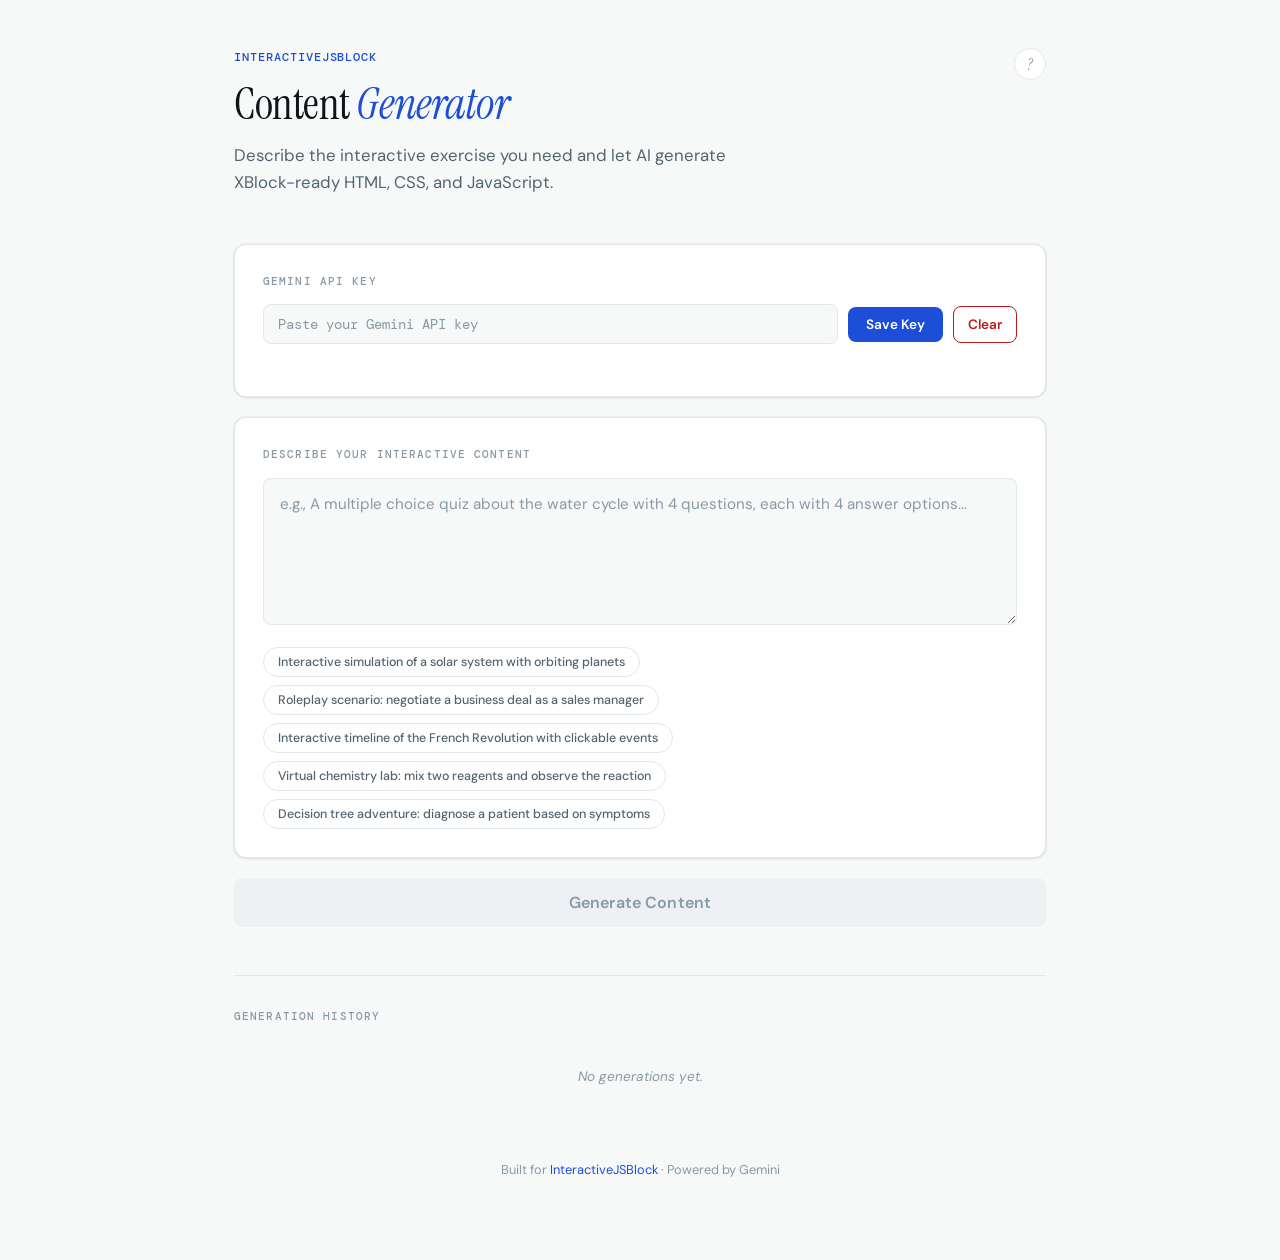
==== index.html @ e366a558 "Rewrite InteractiveJSBlock as a production-ready XBlock - Simplify architecture: remove broken cross" ====
<!DOCTYPE html>
<html lang="en">
<head>
<meta charset="UTF-8">
<meta name="viewport" content="width=device-width, initial-scale=1.0">
<title>InteractiveJSBlock Content Generator</title>
<style>
@import url('https://fonts.googleapis.com/css2?family=DM+Mono:wght@400;500&family=Instrument+Serif:ital@0;1&family=DM+Sans:ital,wght@0,400;0,500;0,600;1,400&display=swap');

*,*::before,*::after{box-sizing:border-box;margin:0;padding:0}

:root {
  --ink: #0f1419;
  --ink-secondary: #536471;
  --ink-tertiary: #8899a6;
  --surface: #ffffff;
  --ground: #f7f9f9;
  --ground-deep: #eef1f3;
  --accent: #1d4ed8;
  --accent-soft: #dbeafe;
  --accent-glow: rgba(29, 78, 216, 0.08);
  --danger: #b91c1c;
  --danger-soft: #fef2f2;
  --success: #15803d;
  --success-soft: #f0fdf4;
  --code-bg: #0f1419;
  --code-text: #e7e9ea;
  --code-accent: #7dd3fc;
  --border: #e1e8ed;
  --radius: 12px;
  --radius-sm: 8px;
  --shadow: 0 1px 3px rgba(15, 20, 25, 0.08), 0 0 0 1px rgba(15, 20, 25, 0.04);
  --shadow-lg: 0 4px 24px rgba(15, 20, 25, 0.12), 0 0 0 1px rgba(15, 20, 25, 0.04);
  --font-display: 'Instrument Serif', Georgia, serif;
  --font-body: 'DM Sans', -apple-system, sans-serif;
  --font-mono: 'DM Mono', 'SF Mono', monospace;
}

html { font-size: 16px; -webkit-font-smoothing: antialiased; }

body {
  font-family: var(--font-body);
  color: var(--ink);
  background: var(--ground);
  min-height: 100vh;
  line-height: 1.6;
}

/* ── Page Shell ── */
.page {
  max-width: 860px;
  margin: 0 auto;
  padding: 48px 24px 80px;
}

/* ── Header ── */
.header {
  margin-bottom: 48px;
  position: relative;
}

.header-eyebrow {
  font-family: var(--font-mono);
  font-size: 0.75rem;
  letter-spacing: 0.08em;
  text-transform: uppercase;
  color: var(--accent);
  margin-bottom: 12px;
  font-weight: 500;
}

.header h1 {
  font-family: var(--font-display);
  font-size: clamp(2rem, 5vw, 2.75rem);
  font-weight: 400;
  line-height: 1.15;
  color: var(--ink);
  letter-spacing: -0.01em;
}

.header h1 em {
  font-style: italic;
  color: var(--accent);
}

.header-sub {
  margin-top: 12px;
  font-size: 1.05rem;
  color: var(--ink-secondary);
  max-width: 540px;
}

.info-trigger {
  position: absolute;
  top: 0;
  right: 0;
  width: 32px;
  height: 32px;
  border-radius: 50%;
  border: 1.5px solid var(--border);
  background: var(--surface);
  color: var(--ink-tertiary);
  font-family: var(--font-display);
  font-size: 1rem;
  font-style: italic;
  cursor: pointer;
  display: flex;
  align-items: center;
  justify-content: center;
  transition: all 0.2s;
}
.info-trigger:hover {
  border-color: var(--accent);
  color: var(--accent);
  box-shadow: var(--shadow);
}

.info-tooltip {
  display: none;
  position: absolute;
  top: 44px;
  right: 0;
  width: 320px;
  background: var(--surface);
  border: 1px solid var(--border);
  border-radius: var(--radius);
  padding: 16px 20px;
  font-size: 0.875rem;
  color: var(--ink-secondary);
  line-height: 1.55;
  box-shadow: var(--shadow-lg);
  z-index: 100;
}
.info-tooltip.visible { display: block; }

/* ── Cards ── */
.card {
  background: var(--surface);
  border: 1px solid var(--border);
  border-radius: var(--radius);
  padding: 28px;
  margin-bottom: 20px;
  box-shadow: var(--shadow);
}

.card-label {
  font-family: var(--font-mono);
  font-size: 0.7rem;
  letter-spacing: 0.1em;
  text-transform: uppercase;
  color: var(--ink-tertiary);
  margin-bottom: 14px;
  font-weight: 500;
}

/* ── API Key ── */
.key-row {
  display: flex;
  gap: 10px;
  align-items: center;
}

.key-input {
  flex: 1;
  font-family: var(--font-mono);
  font-size: 0.875rem;
  padding: 10px 14px;
  border: 1.5px solid var(--border);
  border-radius: var(--radius-sm);
  background: var(--ground);
  color: var(--ink);
  outline: none;
  transition: border-color 0.2s;
}
.key-input:focus { border-color: var(--accent); }
.key-input::placeholder { color: var(--ink-tertiary); }

.key-status {
  font-size: 0.8rem;
  margin-top: 8px;
  min-height: 1.2em;
  font-weight: 500;
}
.key-status.saved { color: var(--success); }
.key-status.cleared { color: var(--ink-tertiary); }

/* ── Buttons ── */
.btn {
  font-family: var(--font-body);
  font-size: 0.85rem;
  font-weight: 600;
  padding: 9px 18px;
  border: none;
  border-radius: var(--radius-sm);
  cursor: pointer;
  transition: all 0.15s;
  white-space: nowrap;
}

.btn-primary {
  background: var(--accent);
  color: white;
}
.btn-primary:hover { background: #1e40af; }
.btn-primary:disabled {
  background: var(--ground-deep);
  color: var(--ink-tertiary);
  cursor: not-allowed;
}

.btn-secondary {
  background: var(--ground);
  color: var(--ink-secondary);
  border: 1.5px solid var(--border);
}
.btn-secondary:hover { background: var(--ground-deep); border-color: var(--ink-tertiary); }

.btn-danger {
  background: transparent;
  color: var(--danger);
  border: 1.5px solid var(--danger);
  padding: 9px 14px;
}
.btn-danger:hover { background: var(--danger-soft); }

/* ── Prompt Area ── */
.prompt-textarea {
  width: 100%;
  font-family: var(--font-body);
  font-size: 0.95rem;
  padding: 14px 16px;
  border: 1.5px solid var(--border);
  border-radius: var(--radius-sm);
  background: var(--ground);
  color: var(--ink);
  resize: vertical;
  outline: none;
  line-height: 1.55;
  transition: border-color 0.2s;
}
.prompt-textarea:focus { border-color: var(--accent); }
.prompt-textarea::placeholder { color: var(--ink-tertiary); }

.chips {
  display: flex;
  flex-wrap: wrap;
  gap: 8px;
  margin-top: 14px;
}

.chip {
  font-family: var(--font-body);
  font-size: 0.78rem;
  padding: 6px 14px;
  border-radius: 100px;
  border: 1.5px solid var(--border);
  background: var(--surface);
  color: var(--ink-secondary);
  cursor: pointer;
  transition: all 0.15s;
  font-weight: 500;
}
.chip:hover {
  border-color: var(--accent);
  color: var(--accent);
  background: var(--accent-glow);
}

/* ── Generate Button ── */
.generate-wrap { margin-bottom: 20px; }

.btn-generate {
  width: 100%;
  font-family: var(--font-body);
  font-size: 1rem;
  font-weight: 600;
  padding: 14px 24px;
  border: none;
  border-radius: var(--radius-sm);
  background: var(--ink);
  color: white;
  cursor: pointer;
  transition: all 0.2s;
  display: flex;
  align-items: center;
  justify-content: center;
  gap: 10px;
  letter-spacing: 0.01em;
}
.btn-generate:hover { background: #1a2633; }
.btn-generate:disabled {
  background: var(--ground-deep);
  color: var(--ink-tertiary);
  cursor: not-allowed;
}

.spinner {
  display: inline-block;
  width: 16px;
  height: 16px;
  border: 2px solid rgba(255,255,255,0.25);
  border-top-color: #fff;
  border-radius: 50%;
  animation: spin 0.55s linear infinite;
}
@keyframes spin { to { transform: rotate(360deg); } }

/* ── Error Alert ── */
.error-alert {
  display: none;
  background: var(--danger-soft);
  border: 1px solid #fecaca;
  border-radius: var(--radius-sm);
  padding: 14px 18px;
  margin-bottom: 20px;
  color: var(--danger);
  font-size: 0.9rem;
  line-height: 1.5;
  position: relative;
}
.error-alert.visible { display: block; animation: slideIn 0.25s ease-out; }

.error-dismiss {
  position: absolute;
  top: 10px;
  right: 12px;
  background: none;
  border: none;
  color: var(--danger);
  font-size: 1.1rem;
  cursor: pointer;
  padding: 4px;
  line-height: 1;
  opacity: 0.6;
}
.error-dismiss:hover { opacity: 1; }

/* ── Output Panels ── */
.output-section {
  display: none;
  animation: slideIn 0.3s ease-out;
}
.output-section.visible { display: block; }

@keyframes slideIn { from { opacity: 0; transform: translateY(8px); } to { opacity: 1; transform: translateY(0); } }

.output-grid {
  display: grid;
  gap: 16px;
}

.output-panel {
  background: var(--code-bg);
  border-radius: var(--radius);
  overflow: hidden;
  box-shadow: var(--shadow-lg);
}

.panel-header {
  display: flex;
  align-items: center;
  justify-content: space-between;
  padding: 10px 16px;
  background: rgba(255,255,255,0.04);
  border-bottom: 1px solid rgba(255,255,255,0.06);
}

.panel-lang {
  font-family: var(--font-mono);
  font-size: 0.7rem;
  letter-spacing: 0.1em;
  text-transform: uppercase;
  font-weight: 500;
}
.panel-lang.html { color: #f97316; }
.panel-lang.css { color: #a78bfa; }
.panel-lang.js { color: #fbbf24; }

.btn-copy {
  font-family: var(--font-mono);
  font-size: 0.7rem;
  padding: 4px 12px;
  border-radius: 4px;
  border: 1px solid rgba(255,255,255,0.12);
  background: transparent;
  color: var(--code-text);
  cursor: pointer;
  transition: all 0.15s;
  letter-spacing: 0.04em;
}
.btn-copy:hover { background: rgba(255,255,255,0.08); border-color: rgba(255,255,255,0.25); }
.btn-copy.copied { color: #4ade80; border-color: #4ade80; }

.panel-code {
  padding: 18px 20px;
  overflow-x: auto;
  max-height: 400px;
  overflow-y: auto;
}

.panel-code pre {
  margin: 0;
  font-family: var(--font-mono);
  font-size: 0.82rem;
  line-height: 1.65;
  color: var(--code-text);
  white-space: pre-wrap;
  word-break: break-word;
}

/* ── Scrollbar ── */
.panel-code::-webkit-scrollbar { width: 6px; height: 6px; }
.panel-code::-webkit-scrollbar-track { background: transparent; }
.panel-code::-webkit-scrollbar-thumb { background: rgba(255,255,255,0.12); border-radius: 3px; }
.panel-code::-webkit-scrollbar-thumb:hover { background: rgba(255,255,255,0.2); }

/* ── Divider ── */
.divider {
  height: 1px;
  background: var(--border);
  margin: 32px 0;
}

/* ── Preview ── */
.preview-section {
  display: none;
  margin-top: 24px;
  animation: slideIn 0.3s ease-out;
}
.preview-section.visible { display: block; }

.preview-header {
  display: flex;
  align-items: center;
  justify-content: space-between;
  margin-bottom: 12px;
}

.preview-label {
  font-family: var(--font-mono);
  font-size: 0.7rem;
  letter-spacing: 0.1em;
  text-transform: uppercase;
  color: var(--ink-tertiary);
  font-weight: 500;
}

.preview-badge {
  font-family: var(--font-mono);
  font-size: 0.65rem;
  padding: 3px 10px;
  border-radius: 100px;
  background: var(--accent-soft);
  color: var(--accent);
  font-weight: 500;
  letter-spacing: 0.04em;
}

.preview-frame-wrap {
  border: 1.5px solid var(--border);
  border-radius: var(--radius);
  overflow: hidden;
  background: var(--surface);
  box-shadow: var(--shadow);
}

.preview-frame {
  width: 100%;
  min-height: 400px;
  border: none;
  display: block;
}

/* ── History ── */
.history-section {
  margin-top: 48px;
}

.history-header {
  display: flex;
  align-items: center;
  justify-content: space-between;
  margin-bottom: 16px;
}

.history-list {
  display: flex;
  flex-direction: column;
  gap: 10px;
}

.history-item {
  background: var(--surface);
  border: 1px solid var(--border);
  border-radius: var(--radius-sm);
  padding: 14px 18px;
  display: flex;
  align-items: center;
  justify-content: space-between;
  gap: 12px;
  box-shadow: var(--shadow);
  cursor: pointer;
  transition: all 0.15s;
}
.history-item:hover { border-color: var(--accent); background: var(--accent-glow); }

.history-item-info { flex: 1; min-width: 0; }

.history-item-prompt {
  font-size: 0.9rem;
  color: var(--ink);
  font-weight: 500;
  white-space: nowrap;
  overflow: hidden;
  text-overflow: ellipsis;
}

.history-item-time {
  font-family: var(--font-mono);
  font-size: 0.72rem;
  color: var(--ink-tertiary);
  margin-top: 3px;
}

.history-item-actions {
  display: flex;
  gap: 6px;
  flex-shrink: 0;
}

.btn-hist {
  font-family: var(--font-mono);
  font-size: 0.68rem;
  padding: 4px 10px;
  border-radius: 4px;
  border: 1px solid var(--border);
  background: var(--surface);
  color: var(--ink-secondary);
  cursor: pointer;
  transition: all 0.15s;
  letter-spacing: 0.03em;
}
.btn-hist:hover { border-color: var(--ink-tertiary); background: var(--ground); }
.btn-hist.delete { color: var(--danger); border-color: transparent; }
.btn-hist.delete:hover { background: var(--danger-soft); border-color: #fecaca; }

.history-empty {
  text-align: center;
  color: var(--ink-tertiary);
  font-size: 0.85rem;
  padding: 24px;
  font-style: italic;
}

/* ── Footer ── */
.footer {
  text-align: center;
  margin-top: 48px;
  font-size: 0.8rem;
  color: var(--ink-tertiary);
}
.footer a {
  color: var(--accent);
  text-decoration: none;
}
.footer a:hover { text-decoration: underline; }

/* ── Responsive ── */
@media (max-width: 640px) {
  .page { padding: 32px 16px 60px; }
  .header { margin-bottom: 32px; }
  .card { padding: 20px; }
  .key-row { flex-direction: column; align-items: stretch; }
  .key-row .btn { text-align: center; }
  .chips { gap: 6px; }
  .chip { font-size: 0.72rem; padding: 5px 11px; }
}
</style>
</head>
<body>

<div class="page">

  <!-- Header -->
  <header class="header">
    <div class="header-eyebrow">InteractiveJSBlock</div>
    <h1>Content <em>Generator</em></h1>
    <p class="header-sub">Describe the interactive exercise you need and let AI generate XBlock-ready HTML, CSS, and JavaScript.</p>
    <button class="info-trigger" onclick="toggleInfo()" aria-label="Info">?</button>
    <div class="info-tooltip" id="infoTooltip">
      This tool uses the Gemini API to generate content compatible with the InteractiveJSBlock XBlock for Open edX. Your API key is stored only in your browser's localStorage and is sent directly to Google's API &mdash; never to any other server.
    </div>
  </header>

  <!-- API Key -->
  <div class="card">
    <div class="card-label">Gemini API Key</div>
    <div class="key-row">
      <input type="password" class="key-input" id="apiKeyInput" placeholder="Paste your Gemini API key" autocomplete="off" />
      <button class="btn btn-primary" onclick="saveApiKey()">Save Key</button>
      <button class="btn btn-danger" onclick="clearApiKey()">Clear</button>
    </div>
    <div class="key-status" id="keyStatus"></div>
  </div>

  <!-- Prompt -->
  <div class="card">
    <div class="card-label">Describe your interactive content</div>
    <textarea class="prompt-textarea" id="promptInput" rows="5" placeholder="e.g., A multiple choice quiz about the water cycle with 4 questions, each with 4 answer options..."></textarea>
    <div class="chips">
      <button class="chip" onclick="setPrompt(this)">Interactive simulation of a solar system with orbiting planets</button>
      <button class="chip" onclick="setPrompt(this)">Roleplay scenario: negotiate a business deal as a sales manager</button>
      <button class="chip" onclick="setPrompt(this)">Interactive timeline of the French Revolution with clickable events</button>
      <button class="chip" onclick="setPrompt(this)">Virtual chemistry lab: mix two reagents and observe the reaction</button>
      <button class="chip" onclick="setPrompt(this)">Decision tree adventure: diagnose a patient based on symptoms</button>
    </div>
  </div>

  <!-- Generate -->
  <div class="generate-wrap">
    <button class="btn-generate" id="generateBtn" onclick="generateContent()" disabled>
      <span id="generateText">Generate Content</span>
    </button>
  </div>

  <!-- Error -->
  <div class="error-alert" id="errorAlert">
    <button class="error-dismiss" onclick="hideError()">&times;</button>
    <span id="errorMessage"></span>
  </div>

  <!-- Output -->
  <div class="output-section" id="outputSection">
    <div class="divider"></div>
    <div class="output-grid">
      <div class="output-panel">
        <div class="panel-header">
          <span class="panel-lang html">HTML</span>
          <button class="btn-copy" onclick="copyCode('htmlCode', this)">Copy</button>
        </div>
        <div class="panel-code"><pre id="htmlCode"></pre></div>
      </div>
      <div class="output-panel">
        <div class="panel-header">
          <span class="panel-lang css">CSS</span>
          <button class="btn-copy" onclick="copyCode('cssCode', this)">Copy</button>
        </div>
        <div class="panel-code"><pre id="cssCode"></pre></div>
      </div>
      <div class="output-panel">
        <div class="panel-header">
          <span class="panel-lang js">JavaScript</span>
          <button class="btn-copy" onclick="copyCode('jsCode', this)">Copy</button>
        </div>
        <div class="panel-code"><pre id="jsCode"></pre></div>
      </div>
    </div>

    <!-- Preview -->
    <div class="preview-section" id="previewSection">
      <div class="preview-header">
        <span class="preview-label">Live Preview</span>
        <span class="preview-badge">submitInteraction() mocked</span>
      </div>
      <div class="preview-frame-wrap">
        <iframe id="previewFrame" class="preview-frame" sandbox="allow-scripts"></iframe>
      </div>
    </div>
  </div>

  <!-- History -->
  <div class="history-section" id="historySection">
    <div class="divider"></div>
    <div class="history-header">
      <span class="card-label" style="margin-bottom:0;">Generation History</span>
      <button class="btn btn-secondary" onclick="clearHistory()" id="clearHistoryBtn" style="font-size:0.75rem;padding:5px 12px;">Clear All</button>
    </div>
    <div class="history-list" id="historyList"></div>
  </div>

  <div class="footer">
    Built for <a href="https://github.com/blend-ed/interactive-html-xblock" target="_blank">InteractiveJSBlock</a> &middot; Powered by Gemini
  </div>

</div>

<script>
var SYSTEM_PROMPT = [
  'You are an expert content developer for the Open edX InteractiveJSBlock XBlock. Generate interactive educational content as three separate code blocks: HTML, CSS, and JavaScript.',
  '',
  '## How the XBlock Works',
  'The XBlock renders author content inside an Open edX course:',
  '- HTML goes into a <div class="interactive-content"> container',
  '- CSS is injected via a <style> tag',
  '- JavaScript is executed via eval() in global scope',
  '',
  '## The submitInteraction API',
  'A global function submitInteraction(data) is available. It sends learner responses to the backend for grading and tracking.',
  '',
  'Key fields in the data object:',
  '- answer (string) \u2014 The learner\'s answer',
  '- correct (boolean) \u2014 Whether the answer is correct. true = full score, false = 0',
  '- feedback (string, optional) \u2014 Custom feedback message',
  '- timeSpent (number, optional) \u2014 Seconds spent, from a start timer',
  '',
  'Example:',
  'submitInteraction({',
  '    answer: "Paris",',
  '    correct: true,',
  '    timeSpent: 12',
  '});',
  '',
  '## RULES \u2014 You MUST follow these:',
  '1. NO ES6 modules \u2014 no import or export',
  '2. Use var for variables and function declarations (not let/const) for eval() compatibility',
  '3. All functions referenced in onclick/onchange HTML attributes must be top-level function declarations',
  '4. jQuery is available as $',
  '5. Always include var startTime = Date.now(); at the top and pass timeSpent in every submitInteraction call',
  '6. NO arrow functions in HTML attribute handlers',
  '7. NO external resources (images, scripts, stylesheets) \u2014 everything self-contained',
  '8. HTML should work inside a <div> \u2014 no <html>, <head>, or <body> tags',
  '9. Make the content visually appealing with good CSS styling',
  '10. Use unique class names prefixed with your component name to avoid CSS conflicts',
  '',
  '## Output Format',
  'Output EXACTLY three fenced code blocks in this order. No other text before, between, or after them:',
  '',
  '```html',
  '(HTML here)',
  '```',
  '',
  '```css',
  '(CSS here)',
  '```',
  '',
  '```js',
  '(JavaScript here)',
  '```',
  '',
  '## Reference Example',
  '',
  '```html',
  '<div class="quiz">',
  '  <h3>Sample Quiz</h3>',
  '  <p>What is the capital of France?</p>',
  '  <div class="options">',
  '    <button onclick="submitAnswer(\'Paris\')">Paris</button>',
  '    <button onclick="submitAnswer(\'London\')">London</button>',
  '    <button onclick="submitAnswer(\'Berlin\')">Berlin</button>',
  '  </div>',
  '</div>',
  '```',
  '',
  '```css',
  '.quiz { padding: 20px; border: 2px solid #007bff; border-radius: 8px; background: #f8f9fa; }',
  '.options { display: flex; gap: 10px; margin-top: 12px; }',
  '.options button { padding: 10px 20px; border: 1px solid #007bff; border-radius: 4px; background: white; cursor: pointer; }',
  '.options button:hover { background: #007bff; color: white; }',
  '```',
  '',
  '```js',
  'var startTime = Date.now();',
  'function submitAnswer(answer) {',
  '  submitInteraction({',
  '    answer: answer,',
  '    correct: answer === "Paris",',
  '    timeSpent: Math.round((Date.now() - startTime) / 1000)',
  '  });',
  '}',
  '```',
  '',
  'Now generate the interactive content the user describes below.'
].join('\n');

// ── State ──
var apiKey = '';

// ── Init ──
function initApp() {
  apiKey = localStorage.getItem('gemini_api_key') || '';
  if (apiKey) {
    document.getElementById('apiKeyInput').value = apiKey;
    showKeyStatus('Key saved', 'saved');
  }
  updateGenerateBtn();
  document.getElementById('promptInput').addEventListener('input', updateGenerateBtn);
  renderHistory();
}

// ── API Key ──
function saveApiKey() {
  var val = document.getElementById('apiKeyInput').value.trim();
  if (!val) return;
  apiKey = val;
  localStorage.setItem('gemini_api_key', val);
  showKeyStatus('Key saved', 'saved');
  updateGenerateBtn();
}

function clearApiKey() {
  apiKey = '';
  localStorage.removeItem('gemini_api_key');
  document.getElementById('apiKeyInput').value = '';
  showKeyStatus('Key cleared', 'cleared');
  updateGenerateBtn();
}

function showKeyStatus(text, cls) {
  var el = document.getElementById('keyStatus');
  el.textContent = text;
  el.className = 'key-status ' + cls;
}

// ── Prompt ──
function setPrompt(chip) {
  document.getElementById('promptInput').value = chip.textContent;
  updateGenerateBtn();
}

// ── Button State ──
function updateGenerateBtn() {
  var key = apiKey || localStorage.getItem('gemini_api_key') || '';
  var prompt = document.getElementById('promptInput').value.trim();
  document.getElementById('generateBtn').disabled = !key || !prompt;
}

// ── Info ──
function toggleInfo() {
  document.getElementById('infoTooltip').classList.toggle('visible');
}

// ── Error ──
function showError(msg) {
  document.getElementById('errorMessage').textContent = msg;
  document.getElementById('errorAlert').classList.add('visible');
}
function hideError() {
  document.getElementById('errorAlert').classList.remove('visible');
}

// ── Generate ──
function generateContent() {
  var key = apiKey || localStorage.getItem('gemini_api_key') || '';
  var prompt = document.getElementById('promptInput').value.trim();
  if (!key || !prompt) return;

  hideError();
  setLoading(true);

  var url = 'https://generativelanguage.googleapis.com/v1/models/gemini-2.5-flash-lite:generateContent?key=' + encodeURIComponent(key);

  fetch(url, {
    method: 'POST',
    headers: { 'Content-Type': 'application/json' },
    body: JSON.stringify({
      contents: [{ parts: [{ text: SYSTEM_PROMPT + '\n\nUser request: ' + prompt }] }],
      generationConfig: { temperature: 0.7, maxOutputTokens: 8192 }
    })
  })
  .then(function(res) {
    if (!res.ok) {
      return res.json().then(function(body) {
        var msg = 'API error (' + res.status + ')';
        if (res.status === 400) msg = 'Invalid request \u2014 check your API key.';
        else if (res.status === 403) msg = 'API key unauthorized \u2014 verify the key has Generative Language API access.';
        else if (res.status === 429) msg = 'Rate limit exceeded \u2014 wait a moment and try again.';
        else if (body && body.error && body.error.message) msg = body.error.message;
        throw new Error(msg);
      }).catch(function(e) {
        if (e.message) throw e;
        throw new Error('API error (' + res.status + ')');
      });
    }
    return res.json();
  })
  .then(function(data) {
    var text = '';
    try {
      text = data.candidates[0].content.parts[0].text;
    } catch (e) {
      throw new Error('Unexpected response format from Gemini.');
    }
    parseAndDisplay(text);
  })
  .catch(function(err) {
    if (err.message && err.message.indexOf('fetch') !== -1) {
      showError('Network error \u2014 check your connection.');
    } else {
      showError(err.message || 'An unknown error occurred.');
    }
  })
  .finally(function() {
    setLoading(false);
  });
}

function setLoading(on) {
  var btn = document.getElementById('generateBtn');
  var text = document.getElementById('generateText');
  if (on) {
    btn.disabled = true;
    text.innerHTML = '<span class="spinner"></span> Generating\u2026';
  } else {
    text.textContent = 'Generate Content';
    updateGenerateBtn();
  }
}

// ── Parse & Display ──
function parseAndDisplay(text) {
  var htmlMatch = text.match(/```html\s*\n([\s\S]*?)```/);
  var cssMatch = text.match(/```css\s*\n([\s\S]*?)```/);
  var jsMatch = text.match(/```(?:js|javascript)\s*\n([\s\S]*?)```/);

  var htmlCode = htmlMatch ? htmlMatch[1].trim() : '';
  var cssCode = cssMatch ? cssMatch[1].trim() : '';
  var jsCode = jsMatch ? jsMatch[1].trim() : '';

  if (!htmlCode && !cssCode && !jsCode) {
    showError('The AI response did not contain the expected code blocks. Raw output shown below.');
    htmlCode = text;
  }

  document.getElementById('htmlCode').textContent = htmlCode;
  document.getElementById('cssCode').textContent = cssCode;
  document.getElementById('jsCode').textContent = jsCode;
  document.getElementById('outputSection').classList.add('visible');

  // Save to history
  var prompt = document.getElementById('promptInput').value.trim();
  if (prompt && (htmlCode || jsCode)) {
    saveToHistory(prompt, htmlCode, cssCode, jsCode);
  }

  // Render preview
  renderPreview(htmlCode, cssCode, jsCode);

  // Scroll to output
  setTimeout(function() {
    document.getElementById('outputSection').scrollIntoView({ behavior: 'smooth', block: 'start' });
  }, 100);
}

// ── Preview ──
function renderPreview(html, css, js) {
  var frame = document.getElementById('previewFrame');
  var section = document.getElementById('previewSection');

  if (!html && !js) {
    section.classList.remove('visible');
    return;
  }

  // Build a self-contained HTML document for the iframe.
  // Includes a mock submitInteraction that shows a toast with the data.
  var doc = [
    '<!DOCTYPE html>',
    '<html><head><meta charset="UTF-8">',
    '<style>',
    '  *, *::before, *::after { box-sizing: border-box; margin: 0; padding: 0; }',
    '  body { font-family: -apple-system, BlinkMacSystemFont, "Segoe UI", Roboto, sans-serif; padding: 24px; color: #1e293b; }',
    '  .xblock-toast {',
    '    position: fixed; bottom: 16px; right: 16px; max-width: 380px;',
    '    background: #0f1419; color: #e7e9ea; padding: 14px 18px;',
    '    border-radius: 10px; font-size: 13px; font-family: monospace;',
    '    box-shadow: 0 8px 32px rgba(0,0,0,0.25); z-index: 99999;',
    '    animation: toastIn 0.3s ease-out;',
    '    line-height: 1.5; word-break: break-word;',
    '  }',
    '  .xblock-toast-header {',
    '    font-weight: 600; margin-bottom: 6px; font-size: 11px;',
    '    text-transform: uppercase; letter-spacing: 0.08em;',
    '  }',
    '  .xblock-toast-correct { color: #4ade80; }',
    '  .xblock-toast-incorrect { color: #f87171; }',
    '  @keyframes toastIn { from { opacity:0; transform:translateY(12px); } to { opacity:1; transform:translateY(0); } }',
    css ? css : '',
    '</style></head><body>',
    '<div class="interactive-content">',
    html,
    '</div>',
    '<script>',
    '  function submitInteraction(data) {',
    '    var prev = document.querySelector(".xblock-toast");',
    '    if (prev) prev.remove();',
    '    var t = document.createElement("div");',
    '    t.className = "xblock-toast";',
    '    var correctClass = data.correct === true ? "xblock-toast-correct" : (data.correct === false ? "xblock-toast-incorrect" : "");',
    '    var correctLabel = data.correct === true ? "Correct" : (data.correct === false ? "Incorrect" : "Submitted");',
    '    t.innerHTML = \'<div class="xblock-toast-header"><span class="\' + correctClass + \'">\' + correctLabel + \'</span> &mdash; submitInteraction()</div>\' + \'<pre style="margin:0;white-space:pre-wrap;">\' + JSON.stringify(data, null, 2) + \'</pre>\';',
    '    document.body.appendChild(t);',
    '    setTimeout(function() { if (t.parentNode) t.remove(); }, 6000);',
    '  }',
    '  window.submitInteraction = submitInteraction;',
    js ? js : '',
    '<\/script>',
    '</body></html>'
  ].join('\n');

  // Write to iframe via srcdoc
  frame.srcdoc = doc;
  section.classList.add('visible');
}

// ── Copy ──
function copyCode(id, btn) {
  var text = document.getElementById(id).textContent;
  if (!text) return;

  var done = function() {
    btn.textContent = 'Copied!';
    btn.classList.add('copied');
    setTimeout(function() {
      btn.textContent = 'Copy';
      btn.classList.remove('copied');
    }, 2000);
  };

  if (navigator.clipboard && navigator.clipboard.writeText) {
    navigator.clipboard.writeText(text).then(done).catch(function() {
      fallbackCopy(text, done);
    });
  } else {
    fallbackCopy(text, done);
  }
}

function fallbackCopy(text, cb) {
  var ta = document.createElement('textarea');
  ta.value = text;
  ta.style.cssText = 'position:fixed;left:-9999px;top:-9999px';
  document.body.appendChild(ta);
  ta.select();
  try { document.execCommand('copy'); cb(); }
  catch(e) { /* silent */ }
  document.body.removeChild(ta);
}

// ── History ──
function getHistory() {
  try { return JSON.parse(localStorage.getItem('xblock_gen_history') || '[]'); }
  catch(e) { return []; }
}

function saveToHistory(prompt, html, css, js) {
  var history = getHistory();
  history.unshift({
    prompt: prompt,
    html: html,
    css: css,
    js: js,
    time: new Date().toISOString()
  });
  // Keep last 20
  if (history.length > 20) history = history.slice(0, 20);
  localStorage.setItem('xblock_gen_history', JSON.stringify(history));
  renderHistory();
}

function renderHistory() {
  var list = document.getElementById('historyList');
  var history = getHistory();
  var section = document.getElementById('historySection');
  var clearBtn = document.getElementById('clearHistoryBtn');

  if (history.length === 0) {
    list.innerHTML = '<div class="history-empty">No generations yet.</div>';
    clearBtn.style.display = 'none';
    return;
  }

  clearBtn.style.display = '';
  list.innerHTML = '';
  history.forEach(function(item, idx) {
    var d = new Date(item.time);
    var timeStr = d.toLocaleDateString() + ' ' + d.toLocaleTimeString([], {hour:'2-digit', minute:'2-digit'});
    var el = document.createElement('div');
    el.className = 'history-item';
    el.innerHTML =
      '<div class="history-item-info" onclick="loadHistoryItem(' + idx + ')">' +
        '<div class="history-item-prompt">' + escapeHtml(item.prompt) + '</div>' +
        '<div class="history-item-time">' + timeStr + '</div>' +
      '</div>' +
      '<div class="history-item-actions">' +
        '<button class="btn-hist" onclick="event.stopPropagation();loadHistoryItem(' + idx + ')">Load</button>' +
        '<button class="btn-hist delete" onclick="event.stopPropagation();deleteHistoryItem(' + idx + ')">Remove</button>' +
      '</div>';
    list.appendChild(el);
  });
}

function loadHistoryItem(idx) {
  var history = getHistory();
  var item = history[idx];
  if (!item) return;

  document.getElementById('htmlCode').textContent = item.html || '';
  document.getElementById('cssCode').textContent = item.css || '';
  document.getElementById('jsCode').textContent = item.js || '';
  document.getElementById('outputSection').classList.add('visible');
  document.getElementById('promptInput').value = item.prompt || '';
  updateGenerateBtn();

  renderPreview(item.html || '', item.css || '', item.js || '');

  setTimeout(function() {
    document.getElementById('outputSection').scrollIntoView({ behavior: 'smooth', block: 'start' });
  }, 100);
}

function deleteHistoryItem(idx) {
  var history = getHistory();
  history.splice(idx, 1);
  localStorage.setItem('xblock_gen_history', JSON.stringify(history));
  renderHistory();
}

function clearHistory() {
  localStorage.removeItem('xblock_gen_history');
  renderHistory();
}

function escapeHtml(text) {
  var d = document.createElement('div');
  d.textContent = text;
  return d.innerHTML;
}

// ── Close tooltip on outside click ──
document.addEventListener('click', function(e) {
  var tip = document.getElementById('infoTooltip');
  if (tip.classList.contains('visible') && !e.target.closest('.info-trigger') && !e.target.closest('.info-tooltip')) {
    tip.classList.remove('visible');
  }
});

// ── Boot ──
document.addEventListener('DOMContentLoaded', initApp);
</script>

</body>
</html>
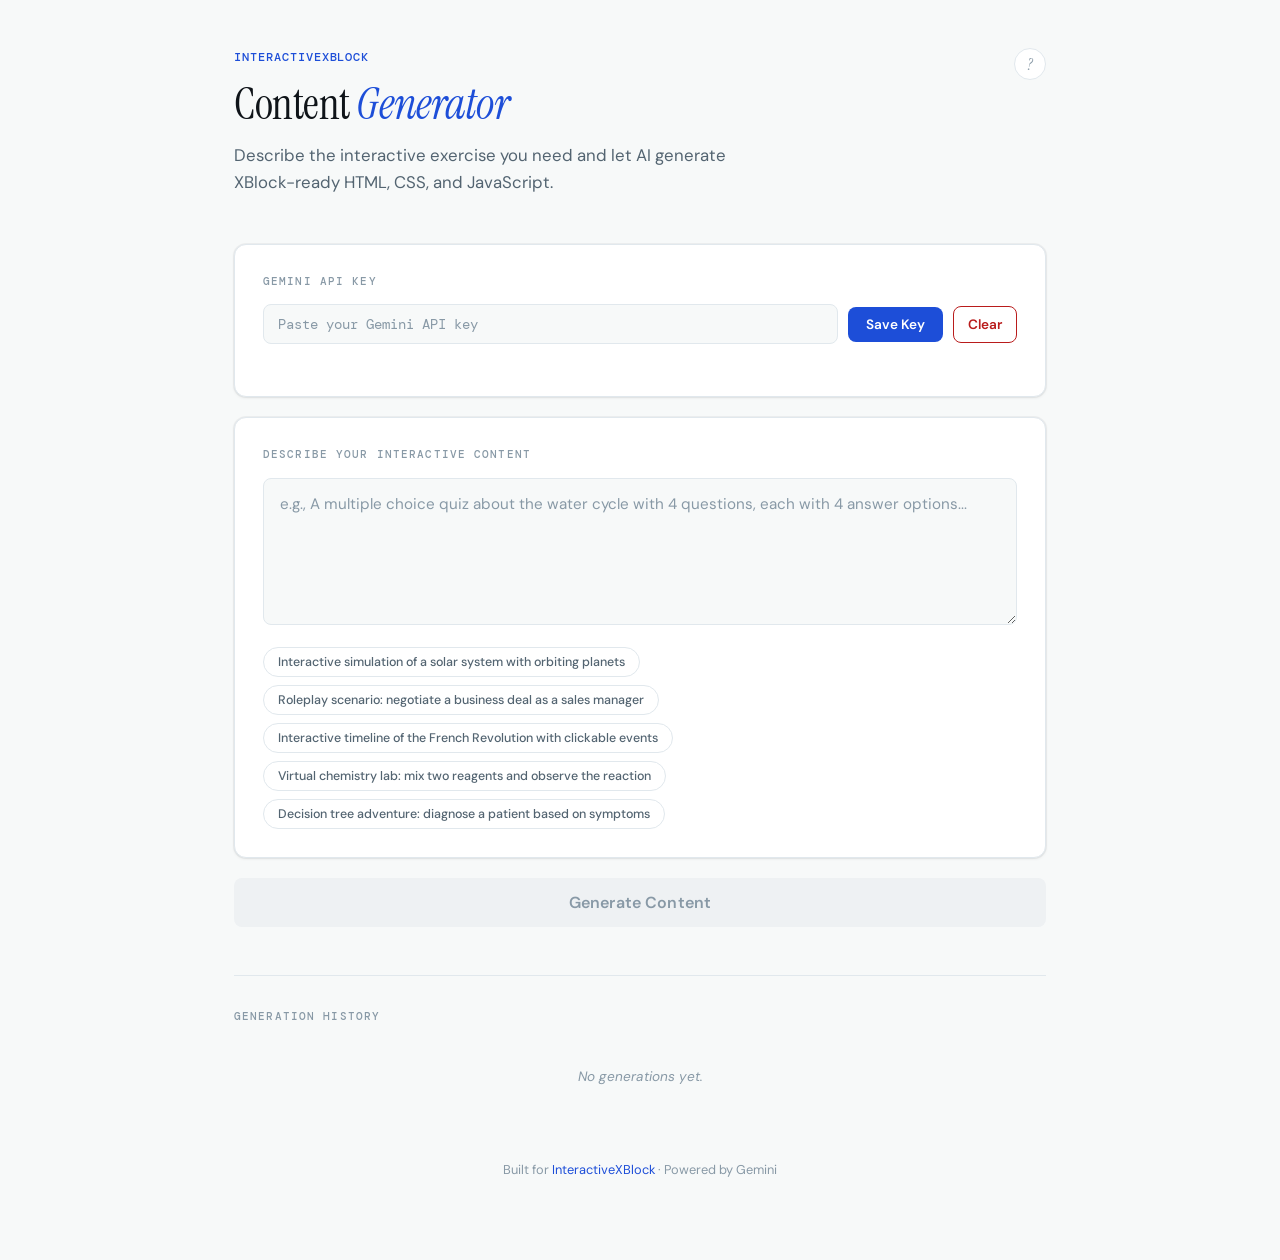
==== commit e6306e66: "Rename `interactive-html-xblock` to `interactive-xblock` across all files, including configuration, " ====
--- a/index.html
+++ b/index.html
@@ -3,7 +3,7 @@
 <head>
 <meta charset="UTF-8">
 <meta name="viewport" content="width=device-width, initial-scale=1.0">
-<title>InteractiveJSBlock Content Generator</title>
+<title>InteractiveXBlock Content Generator</title>
 <style>
 @import url('https://fonts.googleapis.com/css2?family=DM+Mono:wght@400;500&family=Instrument+Serif:ital@0;1&family=DM+Sans:ital,wght@0,400;0,500;0,600;1,400&display=swap');
 
@@ -46,7 +46,11 @@
   line-height: 1.6;
 }
 
-/* ── Page Shell ── */
+/* ── Phase visibility ── */
+.phase { display: none; }
+.phase.active { display: block; }
+
+/* ── Compose Phase (single column) ── */
 .page {
   max-width: 860px;
   margin: 0 auto;
@@ -335,140 +339,13 @@
 }
 .error-dismiss:hover { opacity: 1; }
 
-/* ── Output Panels ── */
-.output-section {
-  display: none;
-  animation: slideIn 0.3s ease-out;
-}
-.output-section.visible { display: block; }
-
 @keyframes slideIn { from { opacity: 0; transform: translateY(8px); } to { opacity: 1; transform: translateY(0); } }
-
-.output-grid {
-  display: grid;
-  gap: 16px;
-}
-
-.output-panel {
-  background: var(--code-bg);
-  border-radius: var(--radius);
-  overflow: hidden;
-  box-shadow: var(--shadow-lg);
-}
-
-.panel-header {
-  display: flex;
-  align-items: center;
-  justify-content: space-between;
-  padding: 10px 16px;
-  background: rgba(255,255,255,0.04);
-  border-bottom: 1px solid rgba(255,255,255,0.06);
-}
-
-.panel-lang {
-  font-family: var(--font-mono);
-  font-size: 0.7rem;
-  letter-spacing: 0.1em;
-  text-transform: uppercase;
-  font-weight: 500;
-}
-.panel-lang.html { color: #f97316; }
-.panel-lang.css { color: #a78bfa; }
-.panel-lang.js { color: #fbbf24; }
-
-.btn-copy {
-  font-family: var(--font-mono);
-  font-size: 0.7rem;
-  padding: 4px 12px;
-  border-radius: 4px;
-  border: 1px solid rgba(255,255,255,0.12);
-  background: transparent;
-  color: var(--code-text);
-  cursor: pointer;
-  transition: all 0.15s;
-  letter-spacing: 0.04em;
-}
-.btn-copy:hover { background: rgba(255,255,255,0.08); border-color: rgba(255,255,255,0.25); }
-.btn-copy.copied { color: #4ade80; border-color: #4ade80; }
-
-.panel-code {
-  padding: 18px 20px;
-  overflow-x: auto;
-  max-height: 400px;
-  overflow-y: auto;
-}
-
-.panel-code pre {
-  margin: 0;
-  font-family: var(--font-mono);
-  font-size: 0.82rem;
-  line-height: 1.65;
-  color: var(--code-text);
-  white-space: pre-wrap;
-  word-break: break-word;
-}
-
-/* ── Scrollbar ── */
-.panel-code::-webkit-scrollbar { width: 6px; height: 6px; }
-.panel-code::-webkit-scrollbar-track { background: transparent; }
-.panel-code::-webkit-scrollbar-thumb { background: rgba(255,255,255,0.12); border-radius: 3px; }
-.panel-code::-webkit-scrollbar-thumb:hover { background: rgba(255,255,255,0.2); }
 
 /* ── Divider ── */
 .divider {
   height: 1px;
   background: var(--border);
   margin: 32px 0;
-}
-
-/* ── Preview ── */
-.preview-section {
-  display: none;
-  margin-top: 24px;
-  animation: slideIn 0.3s ease-out;
-}
-.preview-section.visible { display: block; }
-
-.preview-header {
-  display: flex;
-  align-items: center;
-  justify-content: space-between;
-  margin-bottom: 12px;
-}
-
-.preview-label {
-  font-family: var(--font-mono);
-  font-size: 0.7rem;
-  letter-spacing: 0.1em;
-  text-transform: uppercase;
-  color: var(--ink-tertiary);
-  font-weight: 500;
-}
-
-.preview-badge {
-  font-family: var(--font-mono);
-  font-size: 0.65rem;
-  padding: 3px 10px;
-  border-radius: 100px;
-  background: var(--accent-soft);
-  color: var(--accent);
-  font-weight: 500;
-  letter-spacing: 0.04em;
-}
-
-.preview-frame-wrap {
-  border: 1.5px solid var(--border);
-  border-radius: var(--radius);
-  overflow: hidden;
-  background: var(--surface);
-  box-shadow: var(--shadow);
-}
-
-.preview-frame {
-  width: 100%;
-  min-height: 400px;
-  border: none;
-  display: block;
 }
 
 /* ── History ── */
@@ -565,7 +442,594 @@
 }
 .footer a:hover { text-decoration: underline; }
 
+/* ══════════════════════════════════════ */
+/* ── REVIEW PHASE: Canvas Split Pane ── */
+/* ══════════════════════════════════════ */
+
+.review-layout {
+  display: flex;
+  height: 100vh;
+  overflow: hidden;
+}
+
+/* ── Left: Chat Panel ── */
+.chat-panel {
+  width: 40%;
+  min-width: 320px;
+  display: flex;
+  flex-direction: column;
+  border-right: 1px solid var(--border);
+  background: var(--surface);
+}
+
+.chat-top-bar {
+  padding: 16px 20px;
+  border-bottom: 1px solid var(--border);
+  display: flex;
+  align-items: center;
+  gap: 12px;
+  flex-shrink: 0;
+}
+
+.btn-back {
+  font-family: var(--font-body);
+  font-size: 0.82rem;
+  font-weight: 600;
+  padding: 7px 14px;
+  border: 1.5px solid var(--border);
+  border-radius: var(--radius-sm);
+  background: var(--surface);
+  color: var(--ink-secondary);
+  cursor: pointer;
+  transition: all 0.15s;
+  display: flex;
+  align-items: center;
+  gap: 6px;
+}
+.btn-back:hover { background: var(--ground); border-color: var(--ink-tertiary); }
+.btn-back svg { width: 14px; height: 14px; }
+
+.chat-top-title {
+  font-family: var(--font-mono);
+  font-size: 0.7rem;
+  letter-spacing: 0.08em;
+  text-transform: uppercase;
+  color: var(--ink-tertiary);
+  font-weight: 500;
+}
+
+.chat-messages {
+  flex: 1;
+  overflow-y: auto;
+  padding: 20px;
+  display: flex;
+  flex-direction: column;
+  gap: 12px;
+}
+
+.chat-messages::-webkit-scrollbar { width: 5px; }
+.chat-messages::-webkit-scrollbar-track { background: transparent; }
+.chat-messages::-webkit-scrollbar-thumb { background: var(--border); border-radius: 3px; }
+
+/* ── Chat Bubbles ── */
+.chat-msg {
+  max-width: 88%;
+  padding: 10px 14px;
+  border-radius: 14px;
+  font-size: 0.88rem;
+  line-height: 1.5;
+  word-break: break-word;
+  animation: slideIn 0.2s ease-out;
+}
+
+.chat-msg.user {
+  align-self: flex-end;
+  background: var(--accent);
+  color: white;
+  border-bottom-right-radius: 4px;
+}
+
+.chat-msg.ai {
+  align-self: flex-start;
+  background: var(--ground);
+  color: var(--ink);
+  border-bottom-left-radius: 4px;
+}
+
+.chat-msg.ai.success {
+  background: var(--success-soft);
+  color: var(--success);
+  border: 1px solid #bbf7d0;
+}
+
+.chat-msg.ai.error {
+  background: var(--danger-soft);
+  color: var(--danger);
+  border: 1px solid #fecaca;
+}
+
+.chat-msg.ai.loading {
+  background: var(--ground);
+  color: var(--ink-tertiary);
+}
+
+.chat-msg-time {
+  font-family: var(--font-mono);
+  font-size: 0.62rem;
+  color: var(--ink-tertiary);
+  margin-top: 4px;
+  opacity: 0.7;
+}
+.chat-msg.user .chat-msg-time { color: rgba(255,255,255,0.6); text-align: right; }
+
+/* ── Chat Input ── */
+.chat-input-area {
+  padding: 16px 20px;
+  border-top: 1px solid var(--border);
+  background: var(--surface);
+  flex-shrink: 0;
+}
+
+.chat-input-row {
+  display: flex;
+  gap: 8px;
+  align-items: flex-end;
+}
+
+.chat-textarea {
+  flex: 1;
+  font-family: var(--font-body);
+  font-size: 0.9rem;
+  padding: 10px 14px;
+  border: 1.5px solid var(--border);
+  border-radius: var(--radius-sm);
+  background: var(--ground);
+  color: var(--ink);
+  resize: none;
+  outline: none;
+  line-height: 1.5;
+  min-height: 42px;
+  max-height: 120px;
+  transition: border-color 0.2s;
+}
+.chat-textarea:focus { border-color: var(--accent); }
+.chat-textarea::placeholder { color: var(--ink-tertiary); }
+
+.btn-send {
+  font-family: var(--font-body);
+  font-size: 0.85rem;
+  font-weight: 600;
+  padding: 10px 18px;
+  border: none;
+  border-radius: var(--radius-sm);
+  background: var(--ink);
+  color: white;
+  cursor: pointer;
+  transition: all 0.15s;
+  white-space: nowrap;
+  flex-shrink: 0;
+}
+.btn-send:hover { background: #1a2633; }
+.btn-send:disabled { background: var(--ground-deep); color: var(--ink-tertiary); cursor: not-allowed; }
+
+/* ── Right: Canvas Panel ── */
+.canvas-panel {
+  flex: 1;
+  display: flex;
+  flex-direction: column;
+  overflow: hidden;
+  background: var(--ground);
+}
+
+/* ── Preview Area ── */
+.canvas-preview {
+  flex: 1;
+  min-height: 0;
+  display: flex;
+  flex-direction: column;
+}
+
+.canvas-preview-header {
+  display: flex;
+  align-items: center;
+  justify-content: space-between;
+  padding: 12px 20px;
+  border-bottom: 1px solid var(--border);
+  background: var(--surface);
+  flex-shrink: 0;
+}
+
+.canvas-preview-label {
+  font-family: var(--font-mono);
+  font-size: 0.7rem;
+  letter-spacing: 0.1em;
+  text-transform: uppercase;
+  color: var(--ink-tertiary);
+  font-weight: 500;
+}
+
+.canvas-preview-badge {
+  font-family: var(--font-mono);
+  font-size: 0.62rem;
+  padding: 3px 10px;
+  border-radius: 100px;
+  background: var(--accent-soft);
+  color: var(--accent);
+  font-weight: 500;
+  letter-spacing: 0.04em;
+}
+
+.canvas-iframe-wrap {
+  flex: 1;
+  min-height: 0;
+  background: var(--surface);
+}
+
+.canvas-iframe {
+  width: 100%;
+  height: 100%;
+  border: none;
+  display: block;
+}
+
+/* ── Tab Bar ── */
+.canvas-tabs {
+  display: flex;
+  border-top: 1px solid var(--border);
+  background: var(--surface);
+  flex-shrink: 0;
+  overflow-x: auto;
+}
+
+.canvas-tab {
+  font-family: var(--font-mono);
+  font-size: 0.72rem;
+  letter-spacing: 0.06em;
+  text-transform: uppercase;
+  font-weight: 500;
+  padding: 10px 18px;
+  border: none;
+  background: transparent;
+  color: var(--ink-tertiary);
+  cursor: pointer;
+  transition: all 0.15s;
+  border-top: 2px solid transparent;
+  white-space: nowrap;
+}
+.canvas-tab:hover { color: var(--ink-secondary); background: var(--ground); }
+.canvas-tab.active { color: var(--accent); border-top-color: var(--accent); background: var(--accent-glow); }
+
+/* ── Tab Content ── */
+.canvas-tab-content {
+  display: none;
+  overflow-y: auto;
+  background: var(--ground);
+}
+.canvas-tab-content.active {
+  display: block;
+}
+
+/* Tab content when preview is active (tabs below preview) */
+.canvas-tab-content.tab-panel {
+  max-height: 45vh;
+  border-top: 1px solid var(--border);
+}
+
+/* ── Code panels inside tabs ── */
+.tab-code-panel {
+  background: var(--code-bg);
+  border-radius: 0;
+  overflow: hidden;
+}
+
+.tab-code-header {
+  display: flex;
+  align-items: center;
+  justify-content: space-between;
+  padding: 10px 16px;
+  background: rgba(255,255,255,0.04);
+  border-bottom: 1px solid rgba(255,255,255,0.06);
+}
+
+.tab-code-lang {
+  font-family: var(--font-mono);
+  font-size: 0.7rem;
+  letter-spacing: 0.1em;
+  text-transform: uppercase;
+  font-weight: 500;
+}
+.tab-code-lang.html { color: #f97316; }
+.tab-code-lang.css { color: #a78bfa; }
+.tab-code-lang.js { color: #fbbf24; }
+
+.btn-copy {
+  font-family: var(--font-mono);
+  font-size: 0.7rem;
+  padding: 4px 12px;
+  border-radius: 4px;
+  border: 1px solid rgba(255,255,255,0.12);
+  background: transparent;
+  color: var(--code-text);
+  cursor: pointer;
+  transition: all 0.15s;
+  letter-spacing: 0.04em;
+}
+.btn-copy:hover { background: rgba(255,255,255,0.08); border-color: rgba(255,255,255,0.25); }
+.btn-copy.copied { color: #4ade80; border-color: #4ade80; }
+
+.tab-code-body {
+  padding: 18px 20px;
+  overflow-x: auto;
+  max-height: 400px;
+  overflow-y: auto;
+}
+
+.tab-code-body pre {
+  margin: 0;
+  font-family: var(--font-mono);
+  font-size: 0.82rem;
+  line-height: 1.65;
+  color: var(--code-text);
+  white-space: pre-wrap;
+  word-break: break-word;
+}
+
+.tab-code-body::-webkit-scrollbar { width: 6px; height: 6px; }
+.tab-code-body::-webkit-scrollbar-track { background: transparent; }
+.tab-code-body::-webkit-scrollbar-thumb { background: rgba(255,255,255,0.12); border-radius: 3px; }
+
+/* ── Grading Tab ── */
+.grading-form {
+  padding: 24px;
+}
+
+.grading-section {
+  margin-bottom: 20px;
+}
+
+.grading-section-label {
+  font-family: var(--font-mono);
+  font-size: 0.68rem;
+  letter-spacing: 0.1em;
+  text-transform: uppercase;
+  color: var(--ink-tertiary);
+  font-weight: 500;
+  margin-bottom: 10px;
+}
+
+.grading-row {
+  display: flex;
+  align-items: center;
+  gap: 12px;
+  margin-bottom: 10px;
+}
+
+.grading-label {
+  font-size: 0.88rem;
+  color: var(--ink);
+  font-weight: 500;
+  min-width: 160px;
+}
+
+.grading-select, .grading-input {
+  font-family: var(--font-body);
+  font-size: 0.88rem;
+  padding: 8px 12px;
+  border: 1.5px solid var(--border);
+  border-radius: var(--radius-sm);
+  background: var(--surface);
+  color: var(--ink);
+  outline: none;
+  transition: border-color 0.2s;
+}
+.grading-select:focus, .grading-input:focus { border-color: var(--accent); }
+.grading-select { cursor: pointer; }
+.grading-input { flex: 1; }
+.grading-input::placeholder { color: var(--ink-tertiary); }
+
+.grading-hidden { display: none; }
+
+/* Multi-field rows */
+.grading-field-row {
+  display: flex;
+  gap: 8px;
+  margin-bottom: 8px;
+  align-items: center;
+}
+
+.grading-field-input {
+  font-family: var(--font-body);
+  font-size: 0.85rem;
+  padding: 7px 10px;
+  border: 1.5px solid var(--border);
+  border-radius: var(--radius-sm);
+  background: var(--surface);
+  color: var(--ink);
+  outline: none;
+  flex: 1;
+  transition: border-color 0.2s;
+}
+.grading-field-input:focus { border-color: var(--accent); }
+.grading-field-input::placeholder { color: var(--ink-tertiary); }
+
+.grading-remove-btn {
+  background: none;
+  border: none;
+  color: var(--danger);
+  font-size: 1.2rem;
+  cursor: pointer;
+  padding: 0 6px;
+  line-height: 1;
+  opacity: 0.6;
+  transition: opacity 0.15s;
+}
+.grading-remove-btn:hover { opacity: 1; }
+
+.grading-add-btn {
+  font-family: var(--font-mono);
+  font-size: 0.72rem;
+  padding: 5px 12px;
+  border: 1.5px dashed var(--border);
+  border-radius: var(--radius-sm);
+  background: transparent;
+  color: var(--ink-tertiary);
+  cursor: pointer;
+  transition: all 0.15s;
+}
+.grading-add-btn:hover { border-color: var(--accent); color: var(--accent); }
+
+/* Test grading */
+.test-grading-section {
+  margin-top: 24px;
+  padding-top: 20px;
+  border-top: 1px solid var(--border);
+}
+
+.test-input-area {
+  margin-bottom: 12px;
+}
+
+.test-input-label {
+  font-size: 0.82rem;
+  color: var(--ink-secondary);
+  margin-bottom: 6px;
+}
+
+.test-json-textarea {
+  width: 100%;
+  font-family: var(--font-mono);
+  font-size: 0.82rem;
+  padding: 10px 12px;
+  border: 1.5px solid var(--border);
+  border-radius: var(--radius-sm);
+  background: var(--ground);
+  color: var(--ink);
+  resize: vertical;
+  outline: none;
+  line-height: 1.5;
+}
+.test-json-textarea:focus { border-color: var(--accent); }
+
+.test-single-input, .test-multi-input {
+  font-family: var(--font-body);
+  font-size: 0.85rem;
+  padding: 7px 10px;
+  border: 1.5px solid var(--border);
+  border-radius: var(--radius-sm);
+  background: var(--surface);
+  color: var(--ink);
+  outline: none;
+  transition: border-color 0.2s;
+}
+.test-single-input:focus, .test-multi-input:focus { border-color: var(--accent); }
+.test-single-input { width: 100%; }
+.test-multi-input { flex: 1; }
+.test-single-input::placeholder, .test-multi-input::placeholder { color: var(--ink-tertiary); }
+
+.btn-test {
+  font-family: var(--font-body);
+  font-size: 0.82rem;
+  font-weight: 600;
+  padding: 8px 16px;
+  border: 1.5px solid var(--accent);
+  border-radius: var(--radius-sm);
+  background: var(--accent-glow);
+  color: var(--accent);
+  cursor: pointer;
+  transition: all 0.15s;
+}
+.btn-test:hover { background: var(--accent-soft); }
+
+.test-result {
+  display: none;
+  margin-top: 12px;
+  padding: 12px 16px;
+  border-radius: var(--radius-sm);
+  font-size: 0.85rem;
+  line-height: 1.5;
+}
+.test-result.visible { display: block; animation: slideIn 0.2s ease-out; }
+.test-result.correct { background: var(--success-soft); color: var(--success); border: 1px solid #bbf7d0; }
+.test-result.incorrect { background: var(--danger-soft); color: var(--danger); border: 1px solid #fecaca; }
+.test-result.warn { background: #fff3cd; color: #856404; border: 1px solid #ffc107; }
+
+/* ── Export Tab ── */
+.export-section {
+  padding: 24px;
+}
+
+.export-panel {
+  background: var(--code-bg);
+  border-radius: var(--radius);
+  overflow: hidden;
+  box-shadow: var(--shadow);
+}
+
+.export-header {
+  display: flex;
+  align-items: center;
+  justify-content: space-between;
+  padding: 10px 16px;
+  background: rgba(255,255,255,0.04);
+  border-bottom: 1px solid rgba(255,255,255,0.06);
+}
+
+.export-label {
+  font-family: var(--font-mono);
+  font-size: 0.7rem;
+  letter-spacing: 0.1em;
+  text-transform: uppercase;
+  font-weight: 500;
+  color: var(--code-accent);
+}
+
+.export-body {
+  padding: 18px 20px;
+  overflow-x: auto;
+  max-height: 500px;
+  overflow-y: auto;
+}
+
+.export-body pre {
+  margin: 0;
+  font-family: var(--font-mono);
+  font-size: 0.8rem;
+  line-height: 1.65;
+  color: var(--code-text);
+  white-space: pre-wrap;
+  word-break: break-word;
+}
+
+.export-body::-webkit-scrollbar { width: 6px; }
+.export-body::-webkit-scrollbar-track { background: transparent; }
+.export-body::-webkit-scrollbar-thumb { background: rgba(255,255,255,0.12); border-radius: 3px; }
+
+.export-hint {
+  margin-top: 12px;
+  font-size: 0.8rem;
+  color: var(--ink-tertiary);
+  line-height: 1.5;
+}
+
 /* ── Responsive ── */
+@media (max-width: 900px) {
+  .review-layout {
+    flex-direction: column;
+    height: auto;
+    min-height: 100vh;
+  }
+  .chat-panel {
+    width: 100%;
+    min-width: 0;
+    border-right: none;
+    border-bottom: 1px solid var(--border);
+    max-height: 45vh;
+  }
+  .canvas-panel {
+    min-height: 55vh;
+  }
+}
+
 @media (max-width: 640px) {
   .page { padding: 32px 16px 60px; }
   .header { margin-bottom: 32px; }
@@ -574,21 +1038,27 @@
   .key-row .btn { text-align: center; }
   .chips { gap: 6px; }
   .chip { font-size: 0.72rem; padding: 5px 11px; }
+  .grading-row { flex-direction: column; align-items: stretch; gap: 6px; }
+  .grading-label { min-width: auto; }
 }
 </style>
 </head>
 <body>
 
+<!-- ══════════════════════════════════ -->
+<!-- ── PHASE 1: COMPOSE             ── -->
+<!-- ══════════════════════════════════ -->
+<div id="composePhase" class="phase active">
 <div class="page">
 
   <!-- Header -->
   <header class="header">
-    <div class="header-eyebrow">InteractiveJSBlock</div>
+    <div class="header-eyebrow">InteractiveXBlock</div>
     <h1>Content <em>Generator</em></h1>
     <p class="header-sub">Describe the interactive exercise you need and let AI generate XBlock-ready HTML, CSS, and JavaScript.</p>
     <button class="info-trigger" onclick="toggleInfo()" aria-label="Info">?</button>
     <div class="info-tooltip" id="infoTooltip">
-      This tool uses the Gemini API to generate content compatible with the InteractiveJSBlock XBlock for Open edX. Your API key is stored only in your browser's localStorage and is sent directly to Google's API &mdash; never to any other server.
+      This tool uses the Gemini API to generate content compatible with the InteractiveXBlock XBlock for Open edX. Your API key is stored only in your browser's localStorage and is sent directly to Google's API &mdash; never to any other server.
     </div>
   </header>
 
@@ -629,45 +1099,6 @@
     <span id="errorMessage"></span>
   </div>
 
-  <!-- Output -->
-  <div class="output-section" id="outputSection">
-    <div class="divider"></div>
-    <div class="output-grid">
-      <div class="output-panel">
-        <div class="panel-header">
-          <span class="panel-lang html">HTML</span>
-          <button class="btn-copy" onclick="copyCode('htmlCode', this)">Copy</button>
-        </div>
-        <div class="panel-code"><pre id="htmlCode"></pre></div>
-      </div>
-      <div class="output-panel">
-        <div class="panel-header">
-          <span class="panel-lang css">CSS</span>
-          <button class="btn-copy" onclick="copyCode('cssCode', this)">Copy</button>
-        </div>
-        <div class="panel-code"><pre id="cssCode"></pre></div>
-      </div>
-      <div class="output-panel">
-        <div class="panel-header">
-          <span class="panel-lang js">JavaScript</span>
-          <button class="btn-copy" onclick="copyCode('jsCode', this)">Copy</button>
-        </div>
-        <div class="panel-code"><pre id="jsCode"></pre></div>
-      </div>
-    </div>
-
-    <!-- Preview -->
-    <div class="preview-section" id="previewSection">
-      <div class="preview-header">
-        <span class="preview-label">Live Preview</span>
-        <span class="preview-badge">submitInteraction() mocked</span>
-      </div>
-      <div class="preview-frame-wrap">
-        <iframe id="previewFrame" class="preview-frame" sandbox="allow-scripts"></iframe>
-      </div>
-    </div>
-  </div>
-
   <!-- History -->
   <div class="history-section" id="historySection">
     <div class="divider"></div>
@@ -679,14 +1110,201 @@
   </div>
 
   <div class="footer">
-    Built for <a href="https://github.com/blend-ed/interactive-html-xblock" target="_blank">InteractiveJSBlock</a> &middot; Powered by Gemini
+    Built for <a href="https://github.com/blend-ed/interactive-xblock" target="_blank">InteractiveXBlock</a> &middot; Powered by Gemini
   </div>
 
 </div>
+</div>
+
+<!-- ══════════════════════════════════ -->
+<!-- ── PHASE 2: REVIEW (Canvas)     ── -->
+<!-- ══════════════════════════════════ -->
+<div id="reviewPhase" class="phase">
+<div class="review-layout">
+
+  <!-- Left: Chat Panel -->
+  <div class="chat-panel">
+    <div class="chat-top-bar">
+      <button class="btn-back" onclick="backToCompose()">
+        <svg viewBox="0 0 24 24" fill="none" stroke="currentColor" stroke-width="2" stroke-linecap="round" stroke-linejoin="round"><path d="M19 12H5"/><path d="M12 19l-7-7 7-7"/></svg>
+        New
+      </button>
+      <span class="chat-top-title">Refinement Chat</span>
+    </div>
+    <div class="chat-messages" id="chatMessages"></div>
+    <div class="chat-input-area">
+      <div class="chat-input-row">
+        <textarea class="chat-textarea" id="refineInput" rows="2" placeholder="Describe changes to refine the content..." onkeydown="handleRefineKey(event)"></textarea>
+        <button class="btn-send" id="refineBtn" onclick="refineContent()">Send</button>
+      </div>
+    </div>
+  </div>
+
+  <!-- Right: Canvas Panel -->
+  <div class="canvas-panel">
+    <!-- Preview -->
+    <div class="canvas-preview" id="canvasPreviewWrap">
+      <div class="canvas-preview-header">
+        <span class="canvas-preview-label">Live Preview</span>
+        <span class="canvas-preview-badge">submitInteraction() mocked</span>
+      </div>
+      <div class="canvas-iframe-wrap">
+        <iframe id="canvasPreviewFrame" class="canvas-iframe" sandbox="allow-scripts"></iframe>
+      </div>
+    </div>
+
+    <!-- Tab Bar -->
+    <div class="canvas-tabs" id="canvasTabs">
+      <button class="canvas-tab active" data-tab="preview" onclick="switchTab('preview')">Preview</button>
+      <button class="canvas-tab" data-tab="html" onclick="switchTab('html')">HTML</button>
+      <button class="canvas-tab" data-tab="css" onclick="switchTab('css')">CSS</button>
+      <button class="canvas-tab" data-tab="js" onclick="switchTab('js')">JS</button>
+      <button class="canvas-tab" data-tab="grading" onclick="switchTab('grading')">Grading</button>
+      <button class="canvas-tab" data-tab="export" onclick="switchTab('export')">Export</button>
+    </div>
+
+    <!-- Tab: HTML -->
+    <div class="canvas-tab-content tab-panel" id="tabHtml">
+      <div class="tab-code-panel">
+        <div class="tab-code-header">
+          <span class="tab-code-lang html">HTML</span>
+          <button class="btn-copy" onclick="copyCode('codeHtml', this)">Copy</button>
+        </div>
+        <div class="tab-code-body"><pre id="codeHtml"></pre></div>
+      </div>
+    </div>
+
+    <!-- Tab: CSS -->
+    <div class="canvas-tab-content tab-panel" id="tabCss">
+      <div class="tab-code-panel">
+        <div class="tab-code-header">
+          <span class="tab-code-lang css">CSS</span>
+          <button class="btn-copy" onclick="copyCode('codeCss', this)">Copy</button>
+        </div>
+        <div class="tab-code-body"><pre id="codeCss"></pre></div>
+      </div>
+    </div>
+
+    <!-- Tab: JS -->
+    <div class="canvas-tab-content tab-panel" id="tabJs">
+      <div class="tab-code-panel">
+        <div class="tab-code-header">
+          <span class="tab-code-lang js">JavaScript</span>
+          <button class="btn-copy" onclick="copyCode('codeJs', this)">Copy</button>
+        </div>
+        <div class="tab-code-body"><pre id="codeJs"></pre></div>
+      </div>
+    </div>
+
+    <!-- Tab: Grading -->
+    <div class="canvas-tab-content tab-panel" id="tabGrading">
+      <div class="grading-form">
+        <div class="grading-section">
+          <div class="grading-section-label">Assessment Settings</div>
+
+          <div class="grading-row">
+            <span class="grading-label">Auto-grading</span>
+            <select class="grading-select" id="gcAutoGrade" onchange="updateGradingUI()">
+              <option value="0">Disabled</option>
+              <option value="1">Enabled</option>
+            </select>
+          </div>
+
+          <div class="grading-row">
+            <span class="grading-label">Weight (points)</span>
+            <input class="grading-input" id="gcWeight" type="number" min="0" value="1" style="max-width:100px;" onchange="updateStudioExport()" />
+          </div>
+
+          <div class="grading-row" id="gcModeRow" style="display:none;">
+            <span class="grading-label">Grading mode</span>
+            <select class="grading-select" id="gcMode" onchange="updateGradingUI()">
+              <option value="none">None (JS controls grading)</option>
+              <option value="single">Single answer</option>
+              <option value="multi">Multiple fields</option>
+            </select>
+          </div>
+        </div>
+
+        <!-- Single answer panel -->
+        <div class="grading-section grading-hidden" id="gcSinglePanel">
+          <div class="grading-section-label">Correct Answer</div>
+          <div class="grading-row">
+            <span class="grading-label">Expected answer</span>
+            <input class="grading-input" id="gcSingleAnswer" type="text" placeholder="e.g., Paris" oninput="updateStudioExport()" />
+          </div>
+        </div>
+
+        <!-- Multi-field panel -->
+        <div class="grading-section grading-hidden" id="gcMultiPanel">
+          <div class="grading-section-label">Answer Fields</div>
+          <div id="gcFieldsList"></div>
+          <button class="grading-add-btn" onclick="addGradingField('', '')">+ Add Field</button>
+        </div>
+
+        <!-- Feedback -->
+        <div class="grading-section">
+          <div class="grading-section-label">Feedback Messages</div>
+          <div class="grading-row">
+            <span class="grading-label">Correct feedback</span>
+            <input class="grading-input" id="gcCorrectFeedback" type="text" placeholder="e.g., Well done!" oninput="updateStudioExport()" />
+          </div>
+          <div class="grading-row">
+            <span class="grading-label">Incorrect feedback</span>
+            <input class="grading-input" id="gcIncorrectFeedback" type="text" placeholder="e.g., Try again." oninput="updateStudioExport()" />
+          </div>
+        </div>
+
+        <!-- Display options -->
+        <div class="grading-section">
+          <div class="grading-section-label">Display Options</div>
+          <div class="grading-row">
+            <span class="grading-label">Show feedback to learners</span>
+            <select class="grading-select" id="gcShowFeedback" onchange="updateStudioExport()">
+              <option value="1" selected>Yes</option>
+              <option value="0">No</option>
+            </select>
+          </div>
+          <div class="grading-row">
+            <span class="grading-label">Show previous response</span>
+            <select class="grading-select" id="gcShowPrevious" onchange="updateStudioExport()">
+              <option value="1" selected>Yes</option>
+              <option value="0">No</option>
+            </select>
+          </div>
+        </div>
+
+        <!-- Test Grading -->
+        <div class="test-grading-section">
+          <div class="grading-section-label">Test Grading</div>
+          <div class="test-input-area" id="gcTestInputs"></div>
+          <button class="btn-test" onclick="runGradingTest()">Run Test</button>
+          <div class="test-result" id="gcTestResult"></div>
+        </div>
+      </div>
+    </div>
+
+    <!-- Tab: Export -->
+    <div class="canvas-tab-content tab-panel" id="tabExport">
+      <div class="export-section">
+        <div class="export-panel">
+          <div class="export-header">
+            <span class="export-label">Studio Configuration JSON</span>
+            <button class="btn-copy" onclick="copyCode('exportJson', this)">Copy</button>
+          </div>
+          <div class="export-body"><pre id="exportJson"></pre></div>
+        </div>
+        <p class="export-hint">Copy this JSON and paste the individual values into the XBlock Studio editor fields. The <code>correct_answers</code> object maps directly to the grading configuration.</p>
+      </div>
+    </div>
+
+  </div><!-- /canvas-panel -->
+
+</div><!-- /review-layout -->
+</div><!-- /reviewPhase -->
 
 <script>
 var SYSTEM_PROMPT = [
-  'You are an expert content developer for the Open edX InteractiveJSBlock XBlock. Generate interactive educational content as three separate code blocks: HTML, CSS, and JavaScript.',
+  'You are an expert content developer for the Open edX InteractiveXBlock XBlock. Generate interactive educational content as three separate code blocks: HTML, CSS, and JavaScript.',
   '',
   '## How the XBlock Works',
   'The XBlock renders author content inside an Open edX course:',
@@ -774,6 +1392,11 @@
 
 // ── State ──
 var apiKey = '';
+var appPhase = 'compose';
+var currentContent = null;  // { prompt, html, css, js }
+var chatMessages = [];
+var activeTab = 'preview';
+var isRefining = false;
 
 // ── Init ──
 function initApp() {
@@ -785,9 +1408,14 @@
   updateGenerateBtn();
   document.getElementById('promptInput').addEventListener('input', updateGenerateBtn);
   renderHistory();
-}
-
-// ── API Key ──
+  updateGradingUI();
+  updateTestInputs();
+}
+
+// ══════════════════════════════
+// ── API Key Management      ──
+// ══════════════════════════════
+
 function saveApiKey() {
   var val = document.getElementById('apiKeyInput').value.trim();
   if (!val) return;
@@ -811,25 +1439,25 @@
   el.className = 'key-status ' + cls;
 }
 
-// ── Prompt ──
+// ══════════════════════════════
+// ── Compose Phase            ──
+// ══════════════════════════════
+
 function setPrompt(chip) {
   document.getElementById('promptInput').value = chip.textContent;
   updateGenerateBtn();
 }
 
-// ── Button State ──
 function updateGenerateBtn() {
   var key = apiKey || localStorage.getItem('gemini_api_key') || '';
   var prompt = document.getElementById('promptInput').value.trim();
   document.getElementById('generateBtn').disabled = !key || !prompt;
 }
 
-// ── Info ──
 function toggleInfo() {
   document.getElementById('infoTooltip').classList.toggle('visible');
 }
 
-// ── Error ──
 function showError(msg) {
   document.getElementById('errorMessage').textContent = msg;
   document.getElementById('errorAlert').classList.add('visible');
@@ -838,7 +1466,62 @@
   document.getElementById('errorAlert').classList.remove('visible');
 }
 
-// ── Generate ──
+// ══════════════════════════════
+// ── Phase Transitions        ──
+// ══════════════════════════════
+
+function setPhase(phase) {
+  appPhase = phase;
+  document.getElementById('composePhase').classList.toggle('active', phase === 'compose');
+  document.getElementById('reviewPhase').classList.toggle('active', phase === 'review');
+  if (phase === 'compose') {
+    document.body.style.overflow = '';
+  } else {
+    document.body.style.overflow = 'hidden';
+  }
+}
+
+function enterReviewPhase(prompt, html, css, js, fromHistory) {
+  currentContent = { prompt: prompt, html: html, css: css, js: js };
+
+  // Populate code panels
+  document.getElementById('codeHtml').textContent = html;
+  document.getElementById('codeCss').textContent = css;
+  document.getElementById('codeJs').textContent = js;
+
+  // Render preview
+  renderCanvasPreview(html, css, js);
+
+  // Reset chat
+  if (!fromHistory) {
+    chatMessages = [];
+    addChatMessage('user', prompt);
+    addChatMessage('ai', 'Content generated successfully.', 'success');
+  }
+  renderChatMessages();
+
+  // Reset grading to defaults
+  resetGradingConfig();
+
+  // Update export
+  updateStudioExport();
+
+  // Switch to preview tab
+  switchTab('preview');
+
+  // Show review phase
+  setPhase('review');
+}
+
+function backToCompose() {
+  setPhase('compose');
+  window.scrollTo(0, 0);
+}
+
+// ══════════════════════════════
+// ── Generate Content         ──
+// ══════════════════════════════
+
 function generateContent() {
   var key = apiKey || localStorage.getItem('gemini_api_key') || '';
   var prompt = document.getElementById('promptInput').value.trim();
@@ -847,13 +1530,51 @@
   hideError();
   setLoading(true);
 
+  callGeminiAPI(key, SYSTEM_PROMPT + '\n\nUser request: ' + prompt, function(text) {
+    var parsed = parseCodeBlocks(text);
+    if (!parsed.html && !parsed.css && !parsed.js) {
+      showError('The AI response did not contain the expected code blocks.');
+      setLoading(false);
+      return;
+    }
+
+    // Save to history
+    if (prompt && (parsed.html || parsed.js)) {
+      saveToHistory(prompt, parsed.html, parsed.css, parsed.js);
+    }
+
+    setLoading(false);
+    enterReviewPhase(prompt, parsed.html, parsed.css, parsed.js, false);
+  }, function(errMsg) {
+    showError(errMsg);
+    setLoading(false);
+  });
+}
+
+function setLoading(on) {
+  var btn = document.getElementById('generateBtn');
+  var text = document.getElementById('generateText');
+  if (on) {
+    btn.disabled = true;
+    text.innerHTML = '<span class="spinner"></span> Generating\u2026';
+  } else {
+    text.textContent = 'Generate Content';
+    updateGenerateBtn();
+  }
+}
+
+// ══════════════════════════════
+// ── Gemini API               ──
+// ══════════════════════════════
+
+function callGeminiAPI(key, prompt, onSuccess, onError) {
   var url = 'https://generativelanguage.googleapis.com/v1/models/gemini-2.5-flash-lite:generateContent?key=' + encodeURIComponent(key);
 
   fetch(url, {
     method: 'POST',
     headers: { 'Content-Type': 'application/json' },
     body: JSON.stringify({
-      contents: [{ parts: [{ text: SYSTEM_PROMPT + '\n\nUser request: ' + prompt }] }],
+      contents: [{ parts: [{ text: prompt }] }],
       generationConfig: { temperature: 0.7, maxOutputTokens: 8192 }
     })
   })
@@ -862,8 +1583,8 @@
       return res.json().then(function(body) {
         var msg = 'API error (' + res.status + ')';
         if (res.status === 400) msg = 'Invalid request \u2014 check your API key.';
-        else if (res.status === 403) msg = 'API key unauthorized \u2014 verify the key has Generative Language API access.';
-        else if (res.status === 429) msg = 'Rate limit exceeded \u2014 wait a moment and try again.';
+        else if (res.status === 403) msg = 'API key unauthorized.';
+        else if (res.status === 429) msg = 'Rate limit exceeded \u2014 wait a moment.';
         else if (body && body.error && body.error.message) msg = body.error.message;
         throw new Error(msg);
       }).catch(function(e) {
@@ -880,79 +1601,39 @@
     } catch (e) {
       throw new Error('Unexpected response format from Gemini.');
     }
-    parseAndDisplay(text);
+    onSuccess(text);
   })
   .catch(function(err) {
-    if (err.message && err.message.indexOf('fetch') !== -1) {
-      showError('Network error \u2014 check your connection.');
-    } else {
-      showError(err.message || 'An unknown error occurred.');
-    }
-  })
-  .finally(function() {
-    setLoading(false);
+    var msg = err.message || 'An unknown error occurred.';
+    if (msg.indexOf('fetch') !== -1) msg = 'Network error \u2014 check your connection.';
+    onError(msg);
   });
 }
 
-function setLoading(on) {
-  var btn = document.getElementById('generateBtn');
-  var text = document.getElementById('generateText');
-  if (on) {
-    btn.disabled = true;
-    text.innerHTML = '<span class="spinner"></span> Generating\u2026';
-  } else {
-    text.textContent = 'Generate Content';
-    updateGenerateBtn();
-  }
-}
-
-// ── Parse & Display ──
-function parseAndDisplay(text) {
+// ══════════════════════════════
+// ── Parse Code Blocks        ──
+// ══════════════════════════════
+
+function parseCodeBlocks(text) {
   var htmlMatch = text.match(/```html\s*\n([\s\S]*?)```/);
   var cssMatch = text.match(/```css\s*\n([\s\S]*?)```/);
   var jsMatch = text.match(/```(?:js|javascript)\s*\n([\s\S]*?)```/);
-
-  var htmlCode = htmlMatch ? htmlMatch[1].trim() : '';
-  var cssCode = cssMatch ? cssMatch[1].trim() : '';
-  var jsCode = jsMatch ? jsMatch[1].trim() : '';
-
-  if (!htmlCode && !cssCode && !jsCode) {
-    showError('The AI response did not contain the expected code blocks. Raw output shown below.');
-    htmlCode = text;
-  }
-
-  document.getElementById('htmlCode').textContent = htmlCode;
-  document.getElementById('cssCode').textContent = cssCode;
-  document.getElementById('jsCode').textContent = jsCode;
-  document.getElementById('outputSection').classList.add('visible');
-
-  // Save to history
-  var prompt = document.getElementById('promptInput').value.trim();
-  if (prompt && (htmlCode || jsCode)) {
-    saveToHistory(prompt, htmlCode, cssCode, jsCode);
-  }
-
-  // Render preview
-  renderPreview(htmlCode, cssCode, jsCode);
-
-  // Scroll to output
-  setTimeout(function() {
-    document.getElementById('outputSection').scrollIntoView({ behavior: 'smooth', block: 'start' });
-  }, 100);
-}
-
-// ── Preview ──
-function renderPreview(html, css, js) {
-  var frame = document.getElementById('previewFrame');
-  var section = document.getElementById('previewSection');
-
-  if (!html && !js) {
-    section.classList.remove('visible');
-    return;
-  }
-
-  // Build a self-contained HTML document for the iframe.
-  // Includes a mock submitInteraction that shows a toast with the data.
+  return {
+    html: htmlMatch ? htmlMatch[1].trim() : '',
+    css: cssMatch ? cssMatch[1].trim() : '',
+    js: jsMatch ? jsMatch[1].trim() : ''
+  };
+}
+
+// ══════════════════════════════
+// ── Canvas Preview           ──
+// ══════════════════════════════
+
+function renderCanvasPreview(html, css, js) {
+  var frame = document.getElementById('canvasPreviewFrame');
+
+  if (!html && !js) return;
+
   var doc = [
     '<!DOCTYPE html>',
     '<html><head><meta charset="UTF-8">',
@@ -997,12 +1678,172 @@
     '</body></html>'
   ].join('\n');
 
-  // Write to iframe via srcdoc
   frame.srcdoc = doc;
-  section.classList.add('visible');
-}
-
-// ── Copy ──
+}
+
+// ══════════════════════════════
+// ── Tab Switching            ──
+// ══════════════════════════════
+
+function switchTab(tabName) {
+  activeTab = tabName;
+
+  // Update tab buttons
+  var tabs = document.querySelectorAll('.canvas-tab');
+  for (var i = 0; i < tabs.length; i++) {
+    tabs[i].classList.toggle('active', tabs[i].getAttribute('data-tab') === tabName);
+  }
+
+  // Show/hide preview
+  var previewWrap = document.getElementById('canvasPreviewWrap');
+  previewWrap.style.display = (tabName === 'preview') ? 'flex' : 'none';
+
+  // Show/hide tab content panels
+  var tabIds = { html: 'tabHtml', css: 'tabCss', js: 'tabJs', grading: 'tabGrading', export: 'tabExport' };
+  for (var key in tabIds) {
+    var el = document.getElementById(tabIds[key]);
+    el.classList.toggle('active', key === tabName);
+  }
+
+  // Update export when switching to export tab
+  if (tabName === 'export') {
+    updateStudioExport();
+  }
+  // Update test inputs when switching to grading tab
+  if (tabName === 'grading') {
+    updateTestInputs();
+  }
+}
+
+// ══════════════════════════════
+// ── Chat Messages            ──
+// ══════════════════════════════
+
+function addChatMessage(role, text, status) {
+  chatMessages.push({
+    role: role,
+    text: text,
+    status: status || '',
+    time: new Date()
+  });
+}
+
+function renderChatMessages() {
+  var container = document.getElementById('chatMessages');
+  container.innerHTML = '';
+  for (var i = 0; i < chatMessages.length; i++) {
+    var msg = chatMessages[i];
+    var div = document.createElement('div');
+    var cls = 'chat-msg ' + msg.role;
+    if (msg.status) cls += ' ' + msg.status;
+    div.className = cls;
+
+    var timeStr = msg.time.toLocaleTimeString([], { hour: '2-digit', minute: '2-digit' });
+    div.innerHTML = escapeHtml(msg.text) + '<div class="chat-msg-time">' + timeStr + '</div>';
+    container.appendChild(div);
+  }
+  // Scroll to bottom
+  container.scrollTop = container.scrollHeight;
+}
+
+// ══════════════════════════════
+// ── Refine Content           ──
+// ══════════════════════════════
+
+function handleRefineKey(event) {
+  if (event.key === 'Enter' && !event.shiftKey) {
+    event.preventDefault();
+    refineContent();
+  }
+}
+
+function refineContent() {
+  if (isRefining) return;
+  var input = document.getElementById('refineInput');
+  var text = input.value.trim();
+  if (!text || !currentContent) return;
+
+  var key = apiKey || localStorage.getItem('gemini_api_key') || '';
+  if (!key) {
+    addChatMessage('ai', 'API key not set. Go back and save your Gemini API key.', 'error');
+    renderChatMessages();
+    return;
+  }
+
+  // Add user message
+  addChatMessage('user', text);
+  input.value = '';
+
+  // Add loading message
+  addChatMessage('ai', 'Refining content\u2026', 'loading');
+  renderChatMessages();
+
+  isRefining = true;
+  setRefineLoading(true);
+
+  // Build context-aware prompt
+  var refinePrompt = SYSTEM_PROMPT +
+    '\n\nHere is the current content that needs to be refined:\n\n' +
+    '```html\n' + currentContent.html + '\n```\n\n' +
+    '```css\n' + currentContent.css + '\n```\n\n' +
+    '```js\n' + currentContent.js + '\n```\n\n' +
+    'User refinement request: ' + text;
+
+  callGeminiAPI(key, refinePrompt, function(responseText) {
+    var parsed = parseCodeBlocks(responseText);
+
+    if (!parsed.html && !parsed.css && !parsed.js) {
+      // Remove loading message, add error
+      chatMessages.pop();
+      addChatMessage('ai', 'Could not parse the refined code. The AI may not have returned code blocks.', 'error');
+      renderChatMessages();
+      isRefining = false;
+      setRefineLoading(false);
+      return;
+    }
+
+    // Update current content
+    currentContent.html = parsed.html;
+    currentContent.css = parsed.css;
+    currentContent.js = parsed.js;
+
+    // Update UI
+    document.getElementById('codeHtml').textContent = parsed.html;
+    document.getElementById('codeCss').textContent = parsed.css;
+    document.getElementById('codeJs').textContent = parsed.js;
+    renderCanvasPreview(parsed.html, parsed.css, parsed.js);
+    updateStudioExport();
+
+    // Update history
+    saveToHistory(currentContent.prompt + ' [refined]', parsed.html, parsed.css, parsed.js);
+
+    // Remove loading message, add success
+    chatMessages.pop();
+    addChatMessage('ai', 'Content refined successfully.', 'success');
+    renderChatMessages();
+
+    isRefining = false;
+    setRefineLoading(false);
+  }, function(errMsg) {
+    // Remove loading message, add error
+    chatMessages.pop();
+    addChatMessage('ai', 'Error: ' + errMsg, 'error');
+    renderChatMessages();
+    isRefining = false;
+    setRefineLoading(false);
+  });
+}
+
+function setRefineLoading(on) {
+  var btn = document.getElementById('refineBtn');
+  btn.disabled = on;
+  btn.textContent = on ? 'Sending\u2026' : 'Send';
+}
+
+// ══════════════════════════════
+// ── Copy Code                ──
+// ══════════════════════════════
+
 function copyCode(id, btn) {
   var text = document.getElementById(id).textContent;
   if (!text) return;
@@ -1036,7 +1877,10 @@
   document.body.removeChild(ta);
 }
 
-// ── History ──
+// ══════════════════════════════
+// ── History                  ──
+// ══════════════════════════════
+
 function getHistory() {
   try { return JSON.parse(localStorage.getItem('xblock_gen_history') || '[]'); }
   catch(e) { return []; }
@@ -1051,7 +1895,6 @@
     js: js,
     time: new Date().toISOString()
   });
-  // Keep last 20
   if (history.length > 20) history = history.slice(0, 20);
   localStorage.setItem('xblock_gen_history', JSON.stringify(history));
   renderHistory();
@@ -1060,7 +1903,6 @@
 function renderHistory() {
   var list = document.getElementById('historyList');
   var history = getHistory();
-  var section = document.getElementById('historySection');
   var clearBtn = document.getElementById('clearHistoryBtn');
 
   if (history.length === 0) {
@@ -1094,18 +1936,12 @@
   var item = history[idx];
   if (!item) return;
 
-  document.getElementById('htmlCode').textContent = item.html || '';
-  document.getElementById('cssCode').textContent = item.css || '';
-  document.getElementById('jsCode').textContent = item.js || '';
-  document.getElementById('outputSection').classList.add('visible');
-  document.getElementById('promptInput').value = item.prompt || '';
-  updateGenerateBtn();
-
-  renderPreview(item.html || '', item.css || '', item.js || '');
-
-  setTimeout(function() {
-    document.getElementById('outputSection').scrollIntoView({ behavior: 'smooth', block: 'start' });
-  }, 100);
+  // Set up chat messages for history load
+  chatMessages = [];
+  addChatMessage('user', item.prompt);
+  addChatMessage('ai', 'Loaded from history.', 'success');
+
+  enterReviewPhase(item.prompt, item.html || '', item.css || '', item.js || '', true);
 }
 
 function deleteHistoryItem(idx) {
@@ -1126,6 +1962,287 @@
   return d.innerHTML;
 }
 
+// ══════════════════════════════
+// ── Grading Configuration    ──
+// ══════════════════════════════
+
+function resetGradingConfig() {
+  document.getElementById('gcAutoGrade').value = '0';
+  document.getElementById('gcWeight').value = '1';
+  document.getElementById('gcMode').value = 'none';
+  document.getElementById('gcSingleAnswer').value = '';
+  document.getElementById('gcFieldsList').innerHTML = '';
+  document.getElementById('gcCorrectFeedback').value = '';
+  document.getElementById('gcIncorrectFeedback').value = '';
+  document.getElementById('gcShowFeedback').value = '1';
+  document.getElementById('gcShowPrevious').value = '1';
+  document.getElementById('gcTestResult').className = 'test-result';
+  document.getElementById('gcTestResult').innerHTML = '';
+  updateGradingUI();
+}
+
+function updateGradingUI() {
+  var autoGrade = document.getElementById('gcAutoGrade').value === '1';
+  var mode = document.getElementById('gcMode').value;
+
+  document.getElementById('gcModeRow').style.display = autoGrade ? 'flex' : 'none';
+  document.getElementById('gcSinglePanel').style.display = (autoGrade && mode === 'single') ? 'block' : 'none';
+  document.getElementById('gcMultiPanel').style.display = (autoGrade && mode === 'multi') ? 'block' : 'none';
+
+  updateTestInputs();
+  updateStudioExport();
+}
+
+function addGradingField(name, value) {
+  var list = document.getElementById('gcFieldsList');
+  var row = document.createElement('div');
+  row.className = 'grading-field-row';
+  row.innerHTML =
+    '<input class="grading-field-input grading-field-name" type="text" placeholder="Field name" value="' + escapeAttr(name) + '" oninput="updateStudioExport();updateTestInputs()" />' +
+    '<input class="grading-field-input grading-field-value" type="text" placeholder="Expected value" value="' + escapeAttr(value) + '" oninput="updateStudioExport()" />' +
+    '<button class="grading-remove-btn" onclick="this.parentNode.remove();updateStudioExport();updateTestInputs()">&times;</button>';
+  list.appendChild(row);
+  updateStudioExport();
+  updateTestInputs();
+}
+
+function escapeAttr(str) {
+  return str.replace(/&/g, '&amp;').replace(/"/g, '&quot;').replace(/</g, '&lt;').replace(/>/g, '&gt;');
+}
+
+function buildGradingConfig() {
+  var result = {};
+  var autoGrade = document.getElementById('gcAutoGrade').value === '1';
+  var mode = document.getElementById('gcMode').value;
+
+  var cf = document.getElementById('gcCorrectFeedback').value.trim();
+  var icf = document.getElementById('gcIncorrectFeedback').value.trim();
+  if (cf) result.correct_feedback = cf;
+  if (icf) result.incorrect_feedback = icf;
+
+  if (autoGrade && mode === 'single') {
+    var answer = document.getElementById('gcSingleAnswer').value.trim();
+    if (answer) result.answer = answer;
+  } else if (autoGrade && mode === 'multi') {
+    var fields = {};
+    var rows = document.querySelectorAll('#gcFieldsList .grading-field-row');
+    for (var i = 0; i < rows.length; i++) {
+      var fname = rows[i].querySelector('.grading-field-name').value.trim();
+      var fval = rows[i].querySelector('.grading-field-value').value.trim();
+      if (fname) fields[fname] = fval;
+    }
+    if (Object.keys(fields).length > 0) result.fields = fields;
+  }
+
+  return result;
+}
+
+// ══════════════════════════════
+// ── Test Grading             ──
+// ══════════════════════════════
+
+function updateTestInputs() {
+  var container = document.getElementById('gcTestInputs');
+  var autoGrade = document.getElementById('gcAutoGrade').value === '1';
+  var mode = document.getElementById('gcMode').value;
+  container.innerHTML = '';
+
+  // Hide previous result
+  var resultEl = document.getElementById('gcTestResult');
+  resultEl.className = 'test-result';
+
+  if (!autoGrade || mode === 'none') {
+    container.innerHTML =
+      '<div class="test-input-area">' +
+        '<div class="test-input-label">Test JSON payload</div>' +
+        '<textarea class="test-json-textarea" id="testJsonInput" rows="3" placeholder=\'{"answer": "4", "correct": true}\'></textarea>' +
+      '</div>';
+  } else if (mode === 'single') {
+    container.innerHTML =
+      '<div class="test-input-area">' +
+        '<div class="test-input-label">Test Answer</div>' +
+        '<input class="test-single-input" id="testSingleInput" type="text" placeholder="Type a test answer..." />' +
+      '</div>';
+  } else if (mode === 'multi') {
+    var rows = document.querySelectorAll('#gcFieldsList .grading-field-row');
+    var html = '';
+    var hasFields = false;
+    for (var i = 0; i < rows.length; i++) {
+      var fname = rows[i].querySelector('.grading-field-name').value.trim();
+      if (fname) {
+        hasFields = true;
+        html +=
+          '<div style="display:flex;gap:8px;margin-bottom:6px;align-items:center;">' +
+            '<span class="test-input-label" style="min-width:120px;margin:0;">' + escapeHtml(fname) + '</span>' +
+            '<input class="test-multi-input" type="text" data-field="' + escapeAttr(fname) + '" placeholder="Test value..." style="flex:1;" />' +
+          '</div>';
+      }
+    }
+    if (!hasFields) {
+      html = '<span style="font-size:0.82rem;color:var(--ink-tertiary);font-style:italic;">Add answer fields above first.</span>';
+    }
+    container.innerHTML = '<div class="test-input-area">' + html + '</div>';
+  }
+}
+
+function evaluateTestResponse(data, config, weight) {
+  // Path 1: JS-provided correct boolean
+  if ('correct' in data && typeof data.correct === 'boolean') {
+    var isCorrect = data.correct;
+    return {
+      isCorrect: isCorrect,
+      score: isCorrect ? weight : 0.0,
+      feedback: data.feedback || (
+        isCorrect
+          ? (config.correct_feedback || 'Correct!')
+          : (config.incorrect_feedback || 'Incorrect. Try again.')
+      )
+    };
+  }
+
+  // Path 2: no config
+  if (!config || Object.keys(config).length === 0) {
+    return { isCorrect: false, score: 0.0, feedback: 'No grading configuration.' };
+  }
+
+  // Path 3a: single answer match
+  if ('answer' in data && 'answer' in config) {
+    var userAnswer = String(data.answer).trim().toLowerCase();
+    var correctAnswer = String(config.answer).trim().toLowerCase();
+    var correct = userAnswer === correctAnswer;
+    return {
+      isCorrect: correct,
+      score: correct ? weight : 0.0,
+      feedback: correct
+        ? (config.correct_feedback || 'Correct!')
+        : (config.incorrect_feedback || 'Incorrect. Try again.')
+    };
+  }
+
+  // Path 3b: multi-field match
+  if (config.fields && typeof config.fields === 'object') {
+    var totalFields = Object.keys(config.fields).length;
+    var correctFields = 0;
+    for (var fieldName in config.fields) {
+      if (fieldName in data) {
+        var userVal = String(data[fieldName]).trim().toLowerCase();
+        var expected = String(config.fields[fieldName]).trim().toLowerCase();
+        if (userVal === expected) correctFields++;
+      }
+    }
+    var allCorrect = correctFields === totalFields;
+    var score = totalFields > 0 ? (correctFields / totalFields) * weight : 0.0;
+    return {
+      isCorrect: allCorrect,
+      score: Math.round(score * 100) / 100,
+      feedback: allCorrect
+        ? (config.correct_feedback || 'All answers correct!')
+        : (config.incorrect_feedback || correctFields + '/' + totalFields + ' answers correct.'),
+      correctFields: correctFields,
+      totalFields: totalFields
+    };
+  }
+
+  return { isCorrect: false, score: 0.0, feedback: 'No matching answer fields found.' };
+}
+
+function runGradingTest() {
+  var autoGrade = document.getElementById('gcAutoGrade').value === '1';
+  var mode = document.getElementById('gcMode').value;
+  var weight = parseInt(document.getElementById('gcWeight').value) || 1;
+  var config = buildGradingConfig();
+  var data = {};
+
+  if (!autoGrade || mode === 'none') {
+    var rawEl = document.getElementById('testJsonInput');
+    var raw = rawEl ? rawEl.value.trim() : '';
+    if (!raw) {
+      showTestResult(null, 'Please enter a test JSON payload.');
+      return;
+    }
+    try {
+      data = JSON.parse(raw);
+    } catch (err) {
+      showTestResult(null, 'Invalid JSON: ' + err.message);
+      return;
+    }
+  } else if (mode === 'single') {
+    var singleEl = document.getElementById('testSingleInput');
+    var val = singleEl ? singleEl.value : '';
+    if (val === undefined || val.trim() === '') {
+      showTestResult(null, 'Please enter a test answer.');
+      return;
+    }
+    data = { answer: val.trim() };
+  } else if (mode === 'multi') {
+    var multiInputs = document.querySelectorAll('.test-multi-input');
+    for (var i = 0; i < multiInputs.length; i++) {
+      var field = multiInputs[i].getAttribute('data-field');
+      if (field) data[field] = multiInputs[i].value.trim();
+    }
+  }
+
+  var result = evaluateTestResponse(data, config, weight);
+  showTestResult(result, null);
+}
+
+function showTestResult(result, errorMsg) {
+  var container = document.getElementById('gcTestResult');
+
+  if (errorMsg) {
+    container.className = 'test-result visible warn';
+    container.innerHTML = '<strong>Error:</strong> ' + escapeHtml(errorMsg);
+    return;
+  }
+
+  var weight = parseInt(document.getElementById('gcWeight').value) || 1;
+  var icon = result.isCorrect ? '\u2713' : '\u2717';
+  var status = result.isCorrect ? 'Correct' : 'Incorrect';
+  var cls = result.isCorrect ? 'correct' : 'incorrect';
+
+  var html = '<div style="margin-bottom:6px;"><strong style="font-size:1.05em;">' + icon + ' ' + status + '</strong></div>' +
+    '<div>Score: <strong>' + result.score + ' / ' + weight + '</strong></div>';
+
+  if (result.totalFields !== undefined) {
+    html += '<div>Fields: ' + result.correctFields + ' / ' + result.totalFields + ' correct</div>';
+  }
+
+  if (result.feedback) {
+    html += '<div style="margin-top:6px;">Feedback: <em>' + escapeHtml(result.feedback) + '</em></div>';
+  }
+
+  container.className = 'test-result visible ' + cls;
+  container.innerHTML = html;
+}
+
+// ══════════════════════════════
+// ── Studio Export            ──
+// ══════════════════════════════
+
+function updateStudioExport() {
+  if (!currentContent) return;
+
+  var promptLabel = currentContent.prompt || '';
+  if (promptLabel.length > 40) promptLabel = promptLabel.substring(0, 40) + '\u2026';
+
+  var exportData = {
+    display_name: 'Generated: ' + promptLabel,
+    html_content: currentContent.html,
+    css_content: currentContent.css,
+    js_content: currentContent.js,
+    auto_grade_enabled: document.getElementById('gcAutoGrade').value === '1',
+    weight: parseInt(document.getElementById('gcWeight').value) || 1,
+    correct_answers: buildGradingConfig(),
+    show_feedback_to_learners: document.getElementById('gcShowFeedback').value === '1',
+    show_previous_response: document.getElementById('gcShowPrevious').value === '1'
+  };
+
+  var el = document.getElementById('exportJson');
+  if (el) {
+    el.textContent = JSON.stringify(exportData, null, 2);
+  }
+}
+
 // ── Close tooltip on outside click ──
 document.addEventListener('click', function(e) {
   var tip = document.getElementById('infoTooltip');
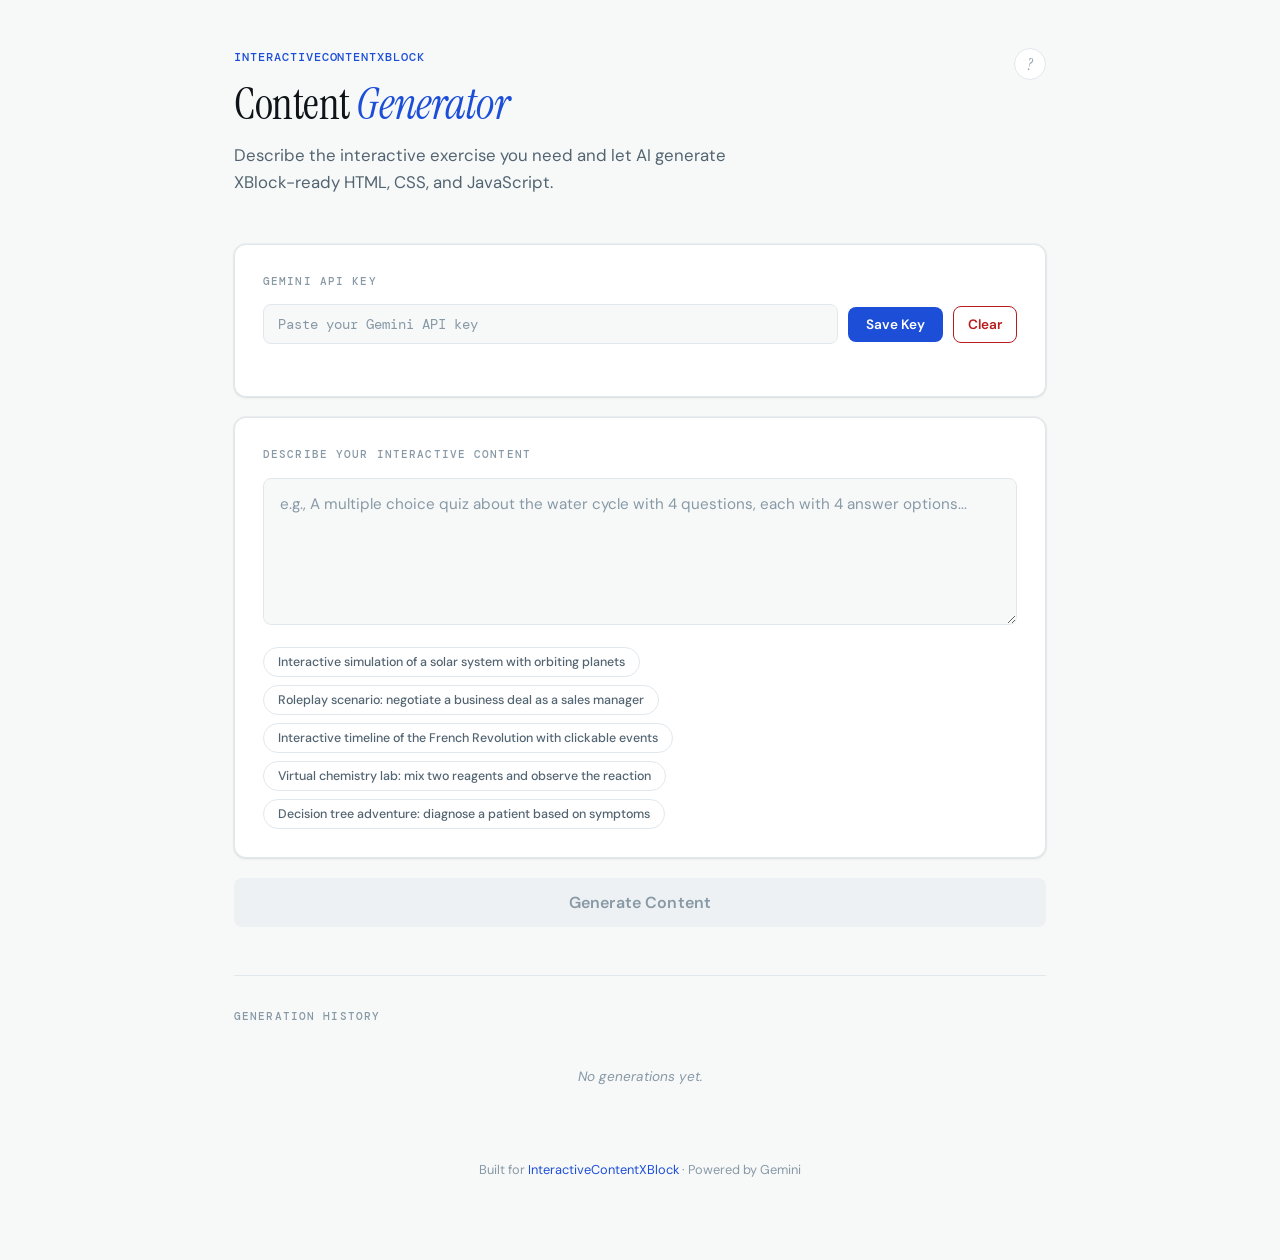
==== commit e6706bb4: "First public release" ====
--- a/index.html
+++ b/index.html
@@ -3,7 +3,7 @@
 <head>
 <meta charset="UTF-8">
 <meta name="viewport" content="width=device-width, initial-scale=1.0">
-<title>InteractiveXBlock Content Generator</title>
+<title>InteractiveContentXBlock Content Generator</title>
 <style>
 @import url('https://fonts.googleapis.com/css2?family=DM+Mono:wght@400;500&family=Instrument+Serif:ital@0;1&family=DM+Sans:ital,wght@0,400;0,500;0,600;1,400&display=swap');
 
@@ -1053,12 +1053,12 @@
 
   <!-- Header -->
   <header class="header">
-    <div class="header-eyebrow">InteractiveXBlock</div>
+    <div class="header-eyebrow">InteractiveContentXBlock</div>
     <h1>Content <em>Generator</em></h1>
     <p class="header-sub">Describe the interactive exercise you need and let AI generate XBlock-ready HTML, CSS, and JavaScript.</p>
     <button class="info-trigger" onclick="toggleInfo()" aria-label="Info">?</button>
     <div class="info-tooltip" id="infoTooltip">
-      This tool uses the Gemini API to generate content compatible with the InteractiveXBlock XBlock for Open edX. Your API key is stored only in your browser's localStorage and is sent directly to Google's API &mdash; never to any other server.
+      This tool uses the Gemini API to generate content compatible with the InteractiveContentXBlock XBlock for Open edX. Your API key is stored only in your browser's localStorage and is sent directly to Google's API &mdash; never to any other server.
     </div>
   </header>
 
@@ -1110,7 +1110,7 @@
   </div>
 
   <div class="footer">
-    Built for <a href="https://github.com/blend-ed/interactive-xblock" target="_blank">InteractiveXBlock</a> &middot; Powered by Gemini
+    Built for <a href="https://github.com/blend-ed/interactive-content-xblock" target="_blank">InteractiveContentXBlock</a> &middot; Powered by Gemini
   </div>
 
 </div>
@@ -1304,7 +1304,7 @@
 
 <script>
 var SYSTEM_PROMPT = [
-  'You are an expert content developer for the Open edX InteractiveXBlock XBlock. Generate interactive educational content as three separate code blocks: HTML, CSS, and JavaScript.',
+  'You are an expert content developer for the Open edX InteractiveContentXBlock XBlock. Generate interactive educational content as three separate code blocks: HTML, CSS, and JavaScript.',
   '',
   '## How the XBlock Works',
   'The XBlock renders author content inside an Open edX course:',
